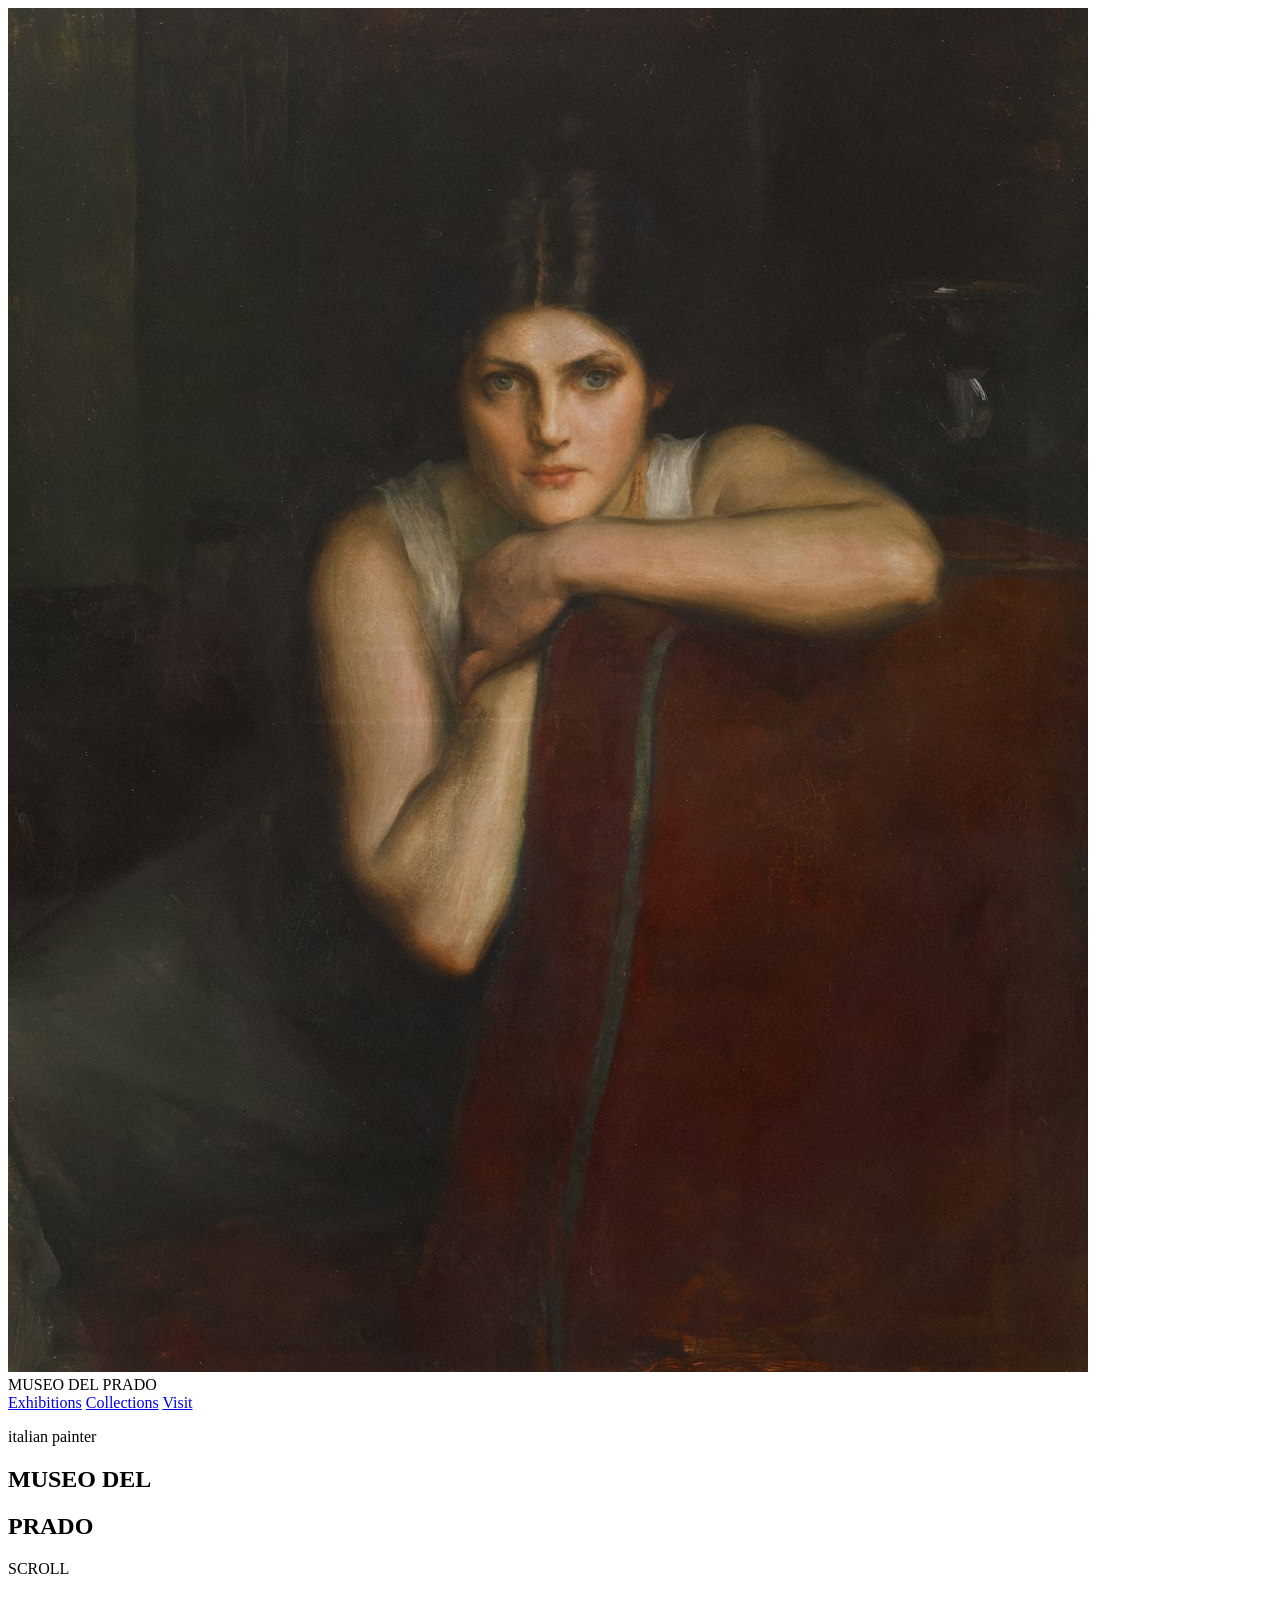
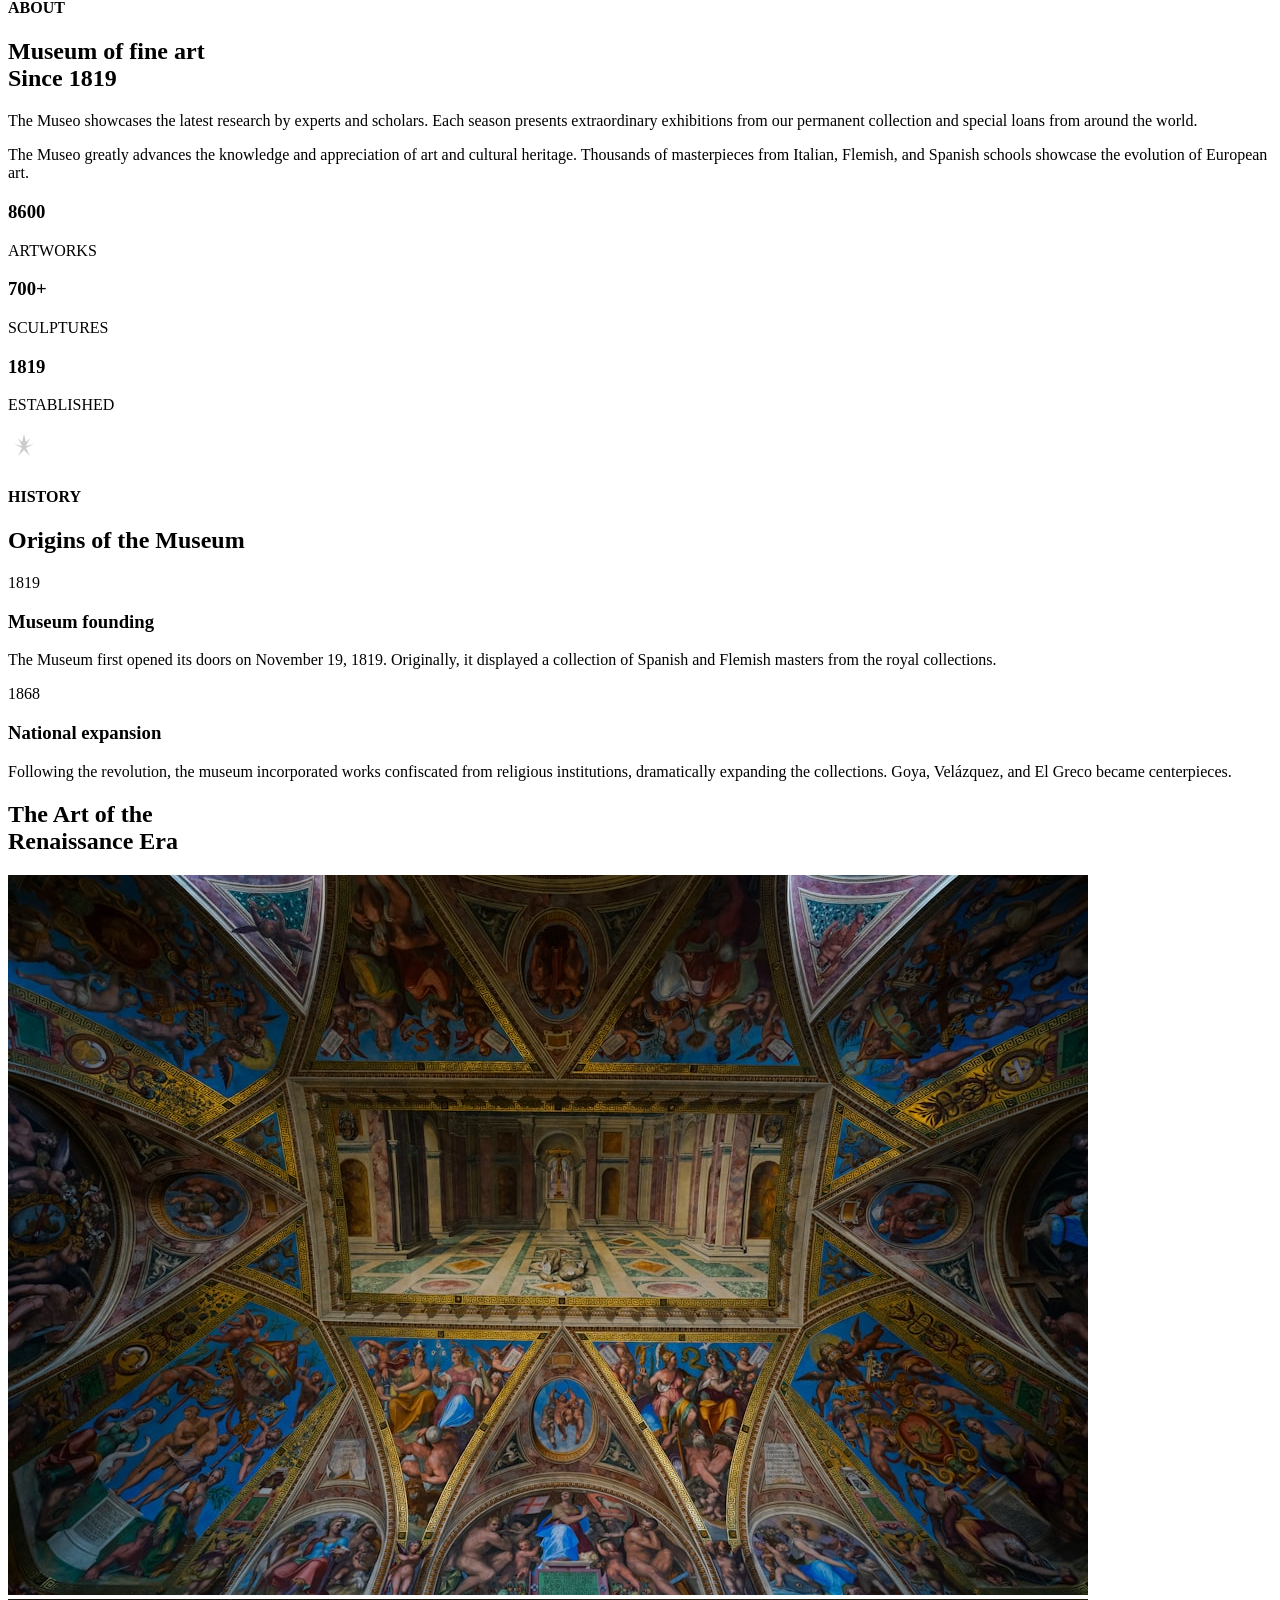
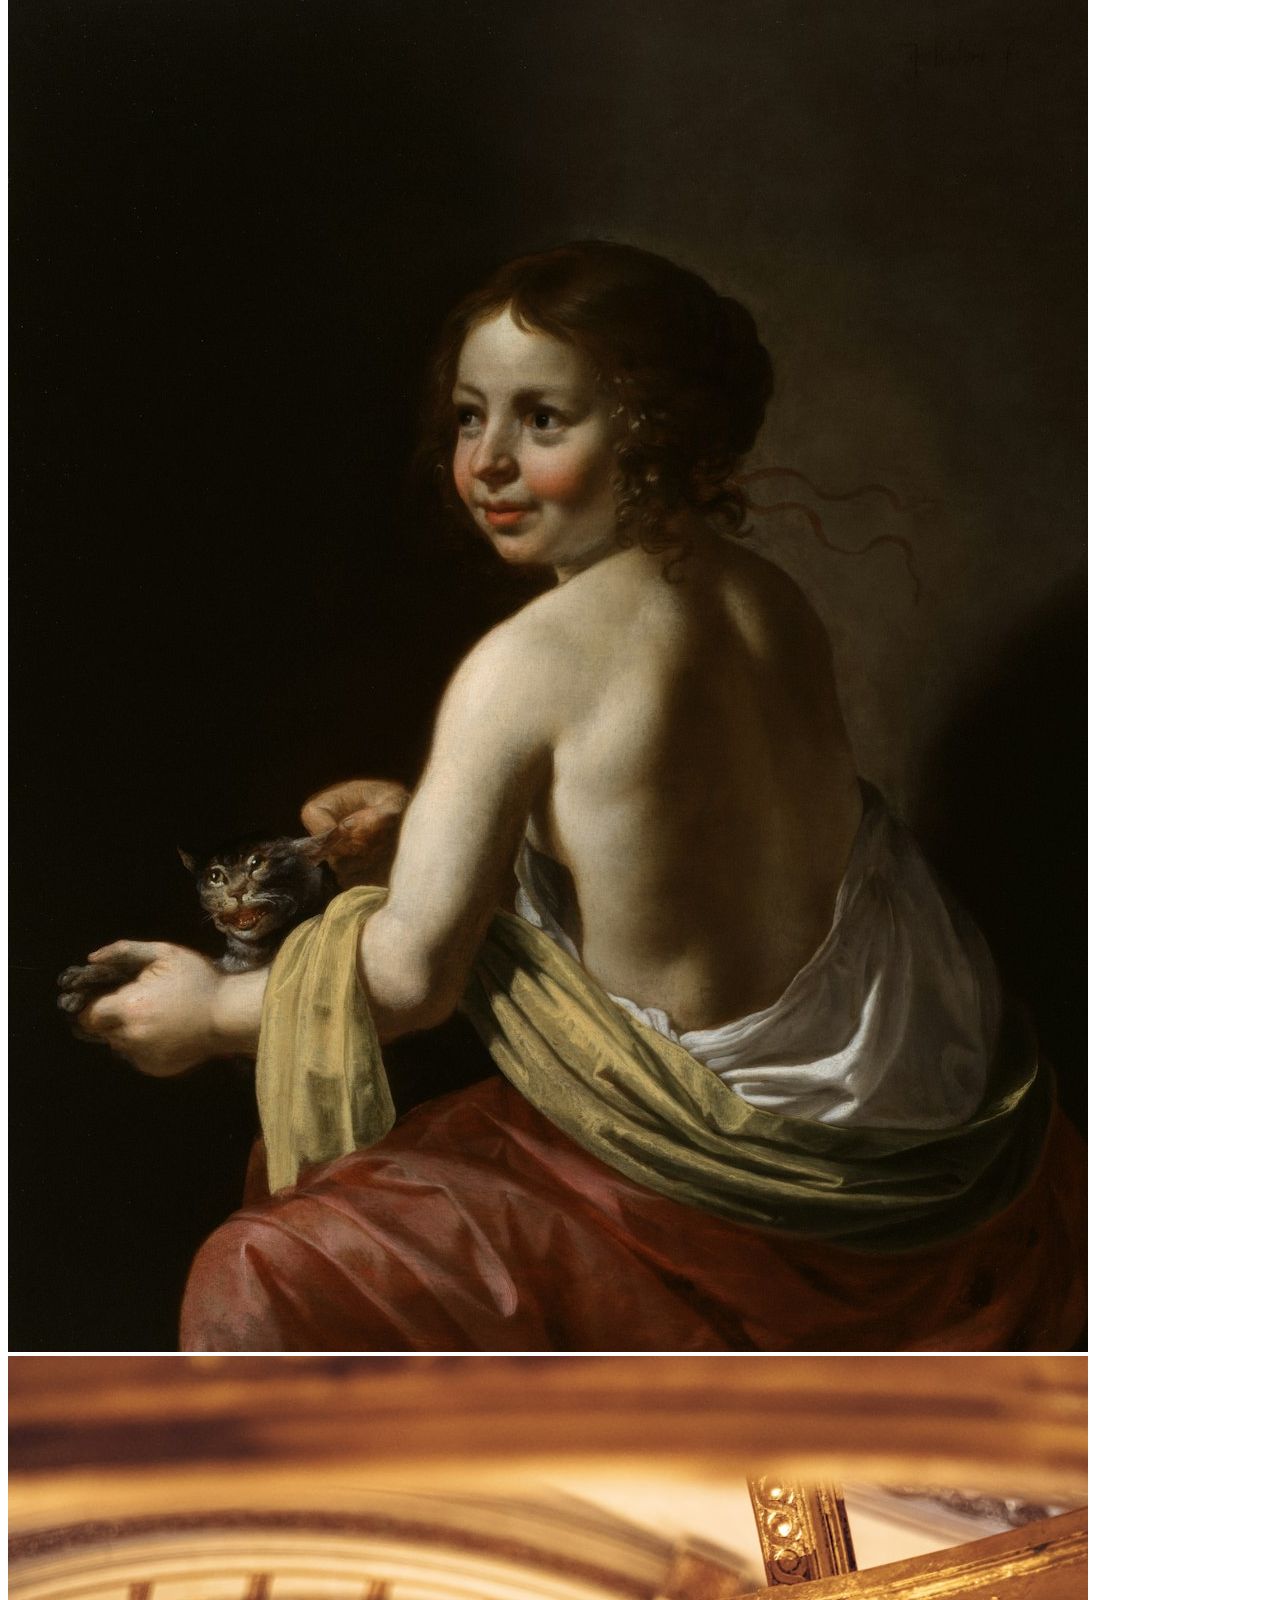
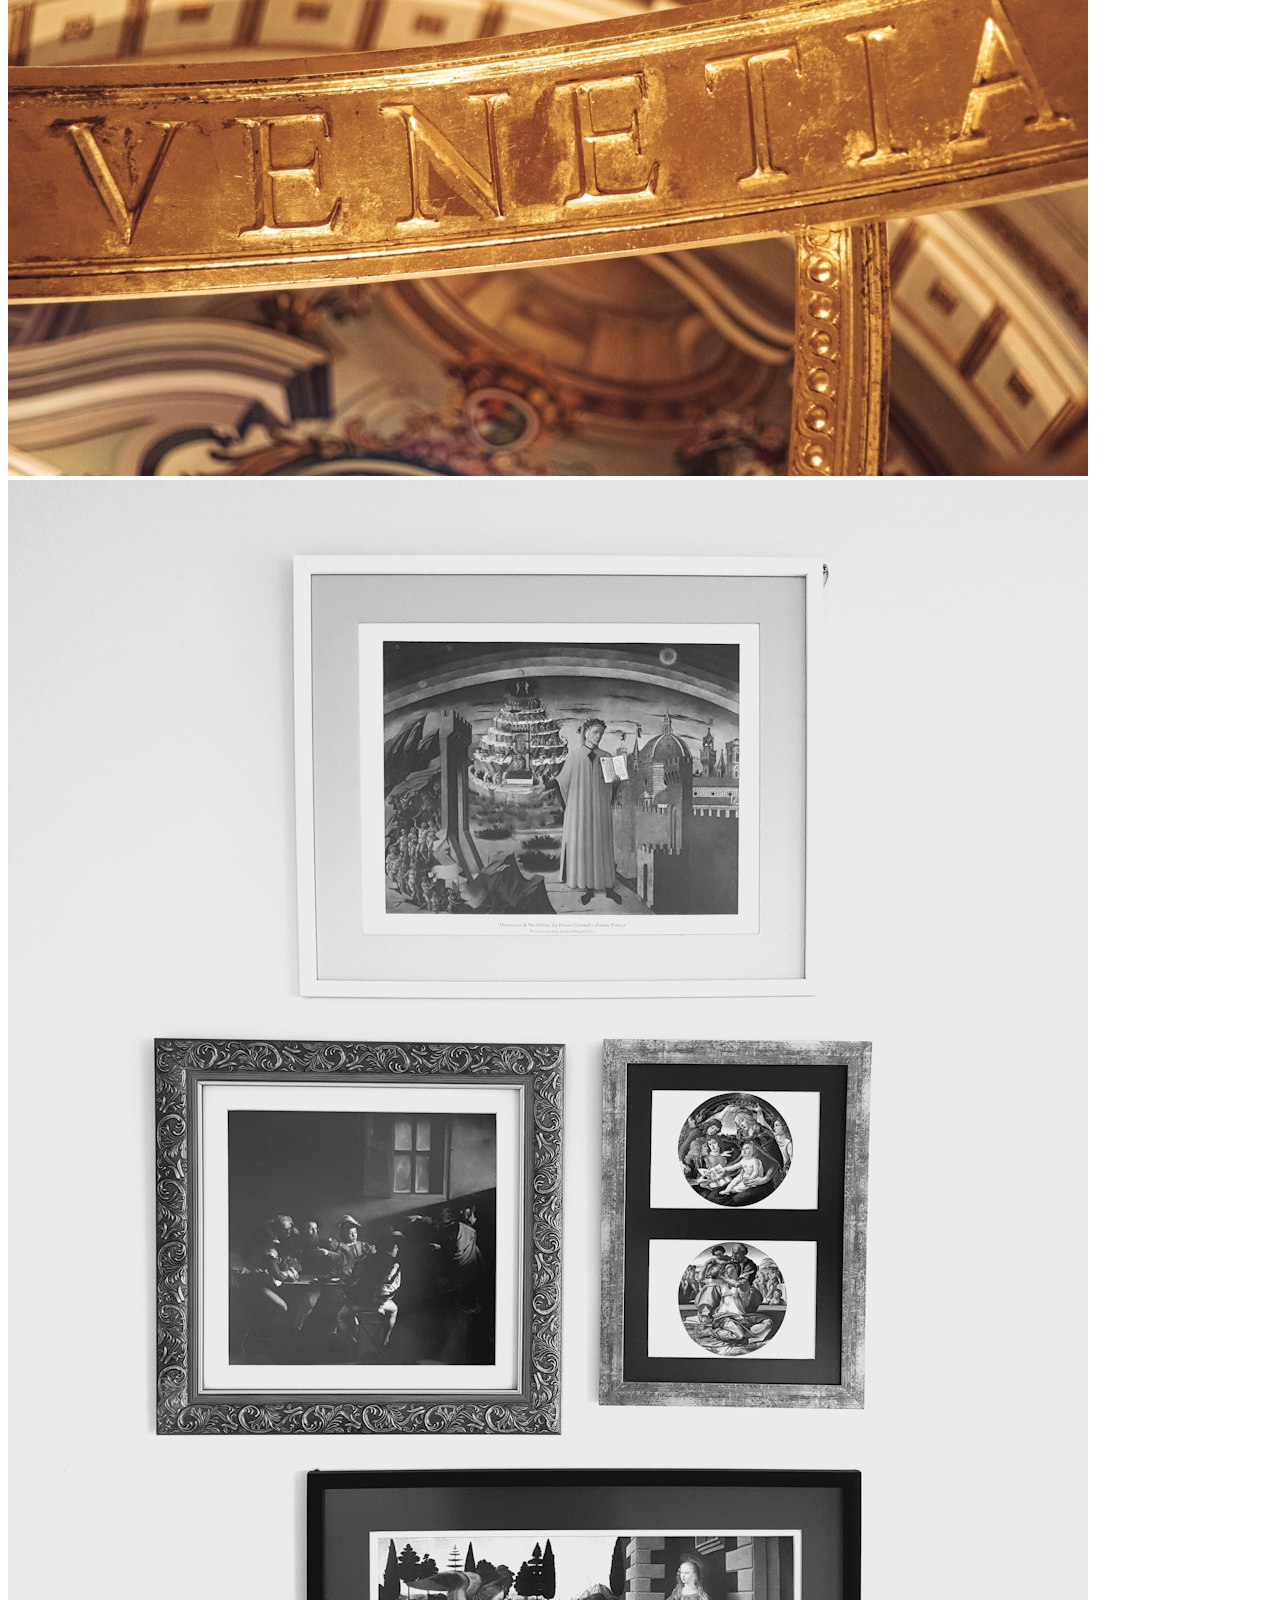
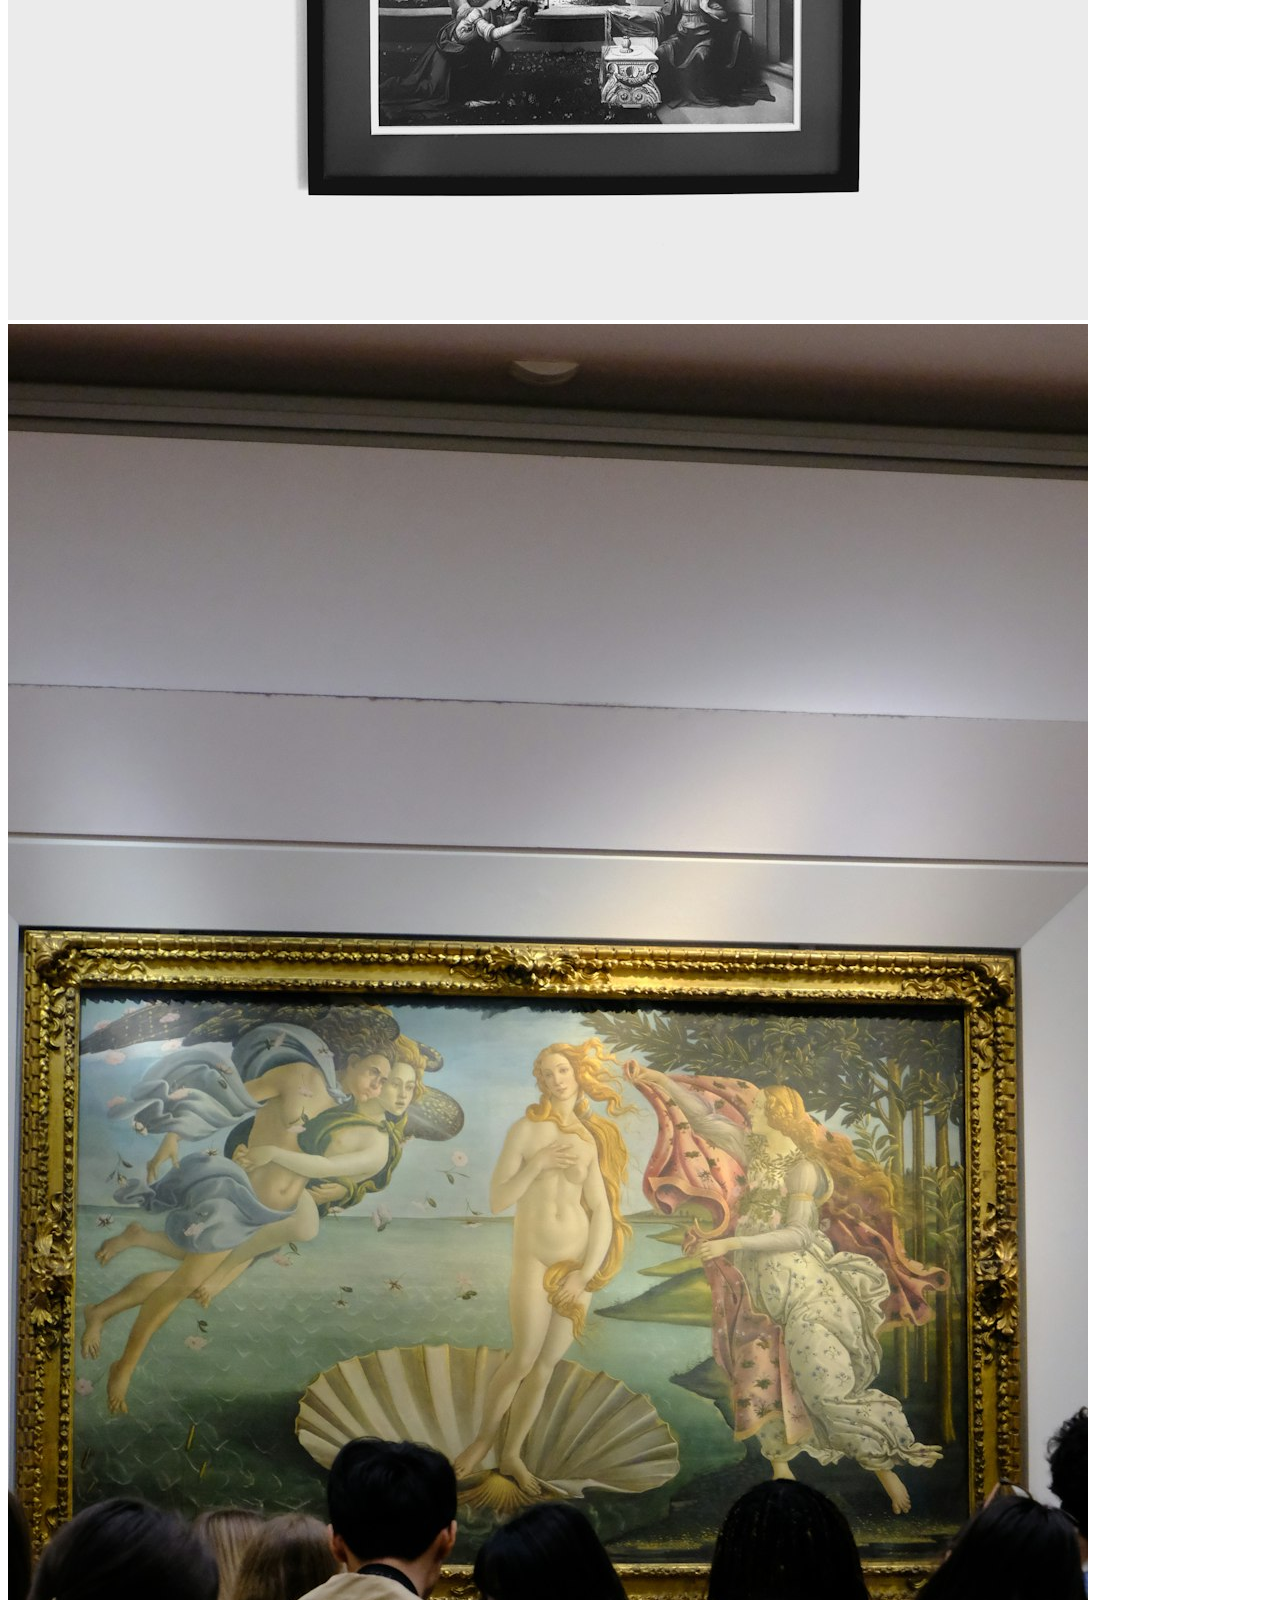
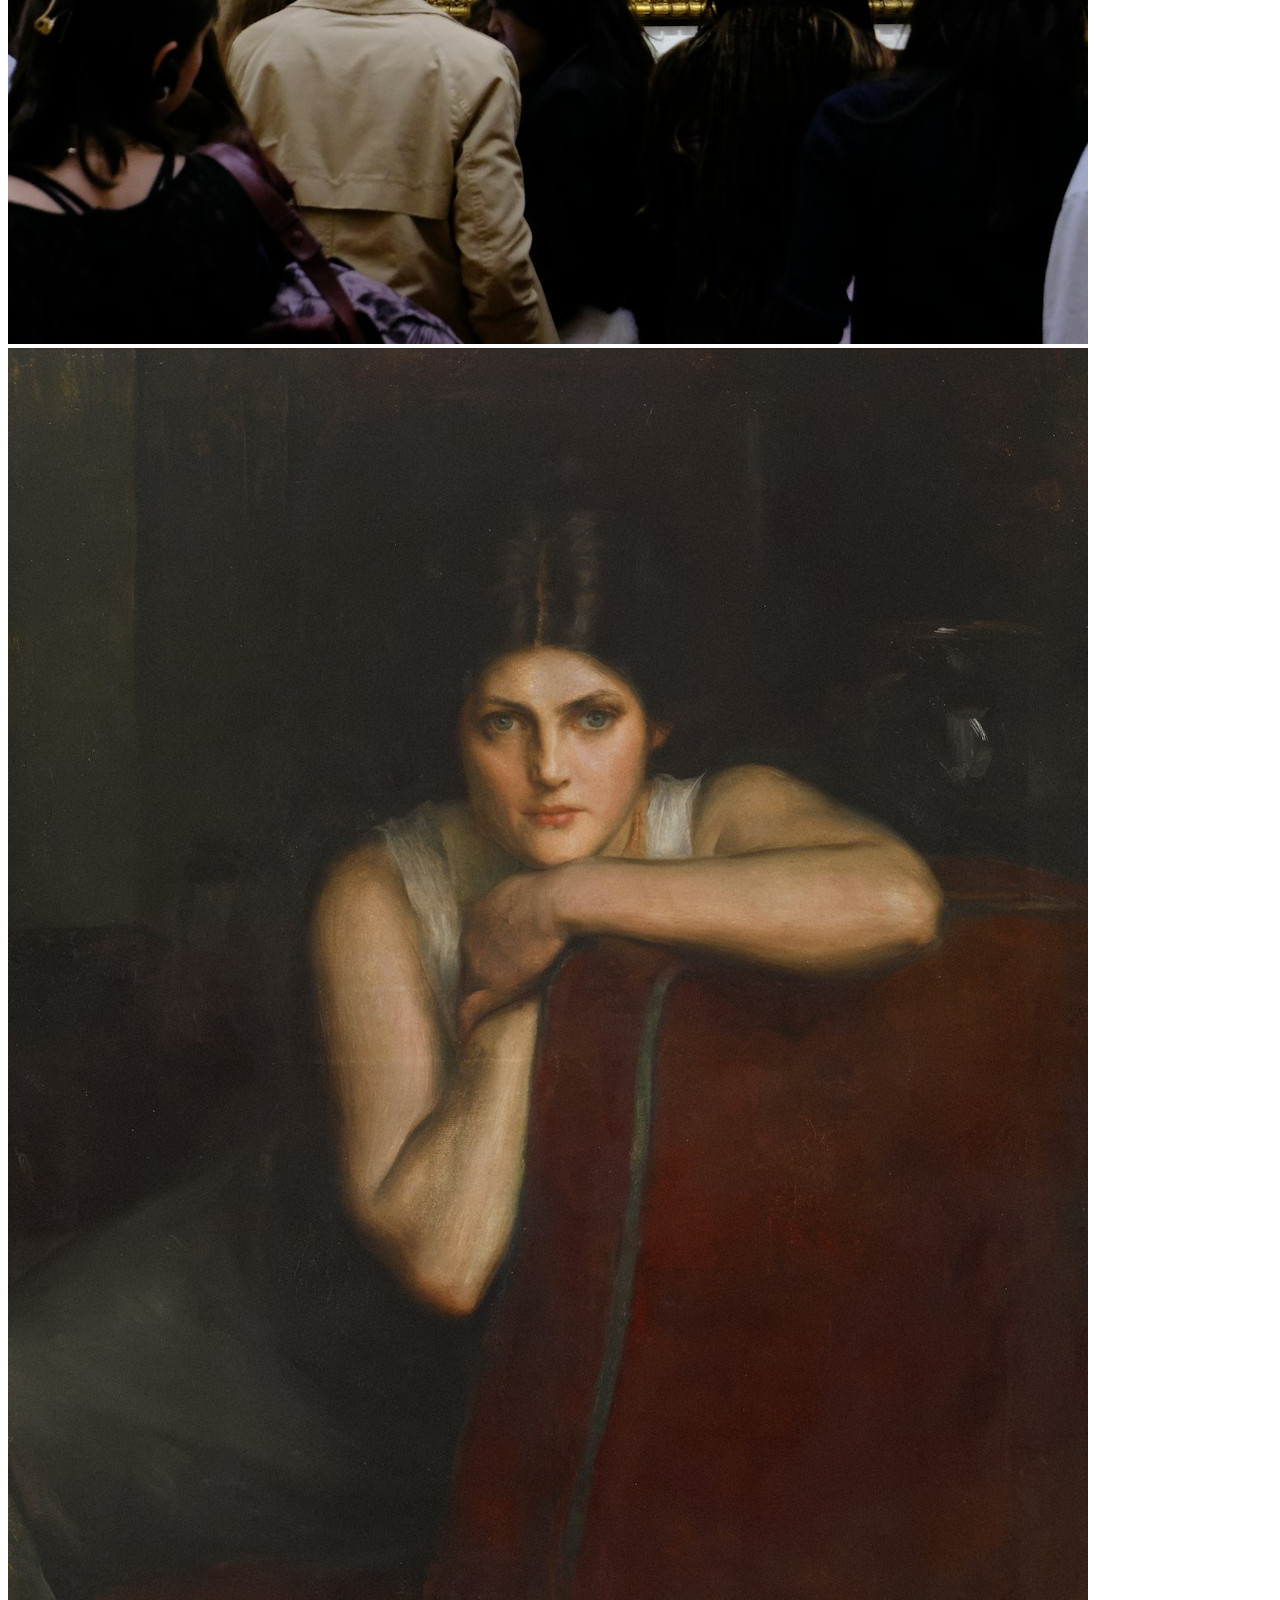
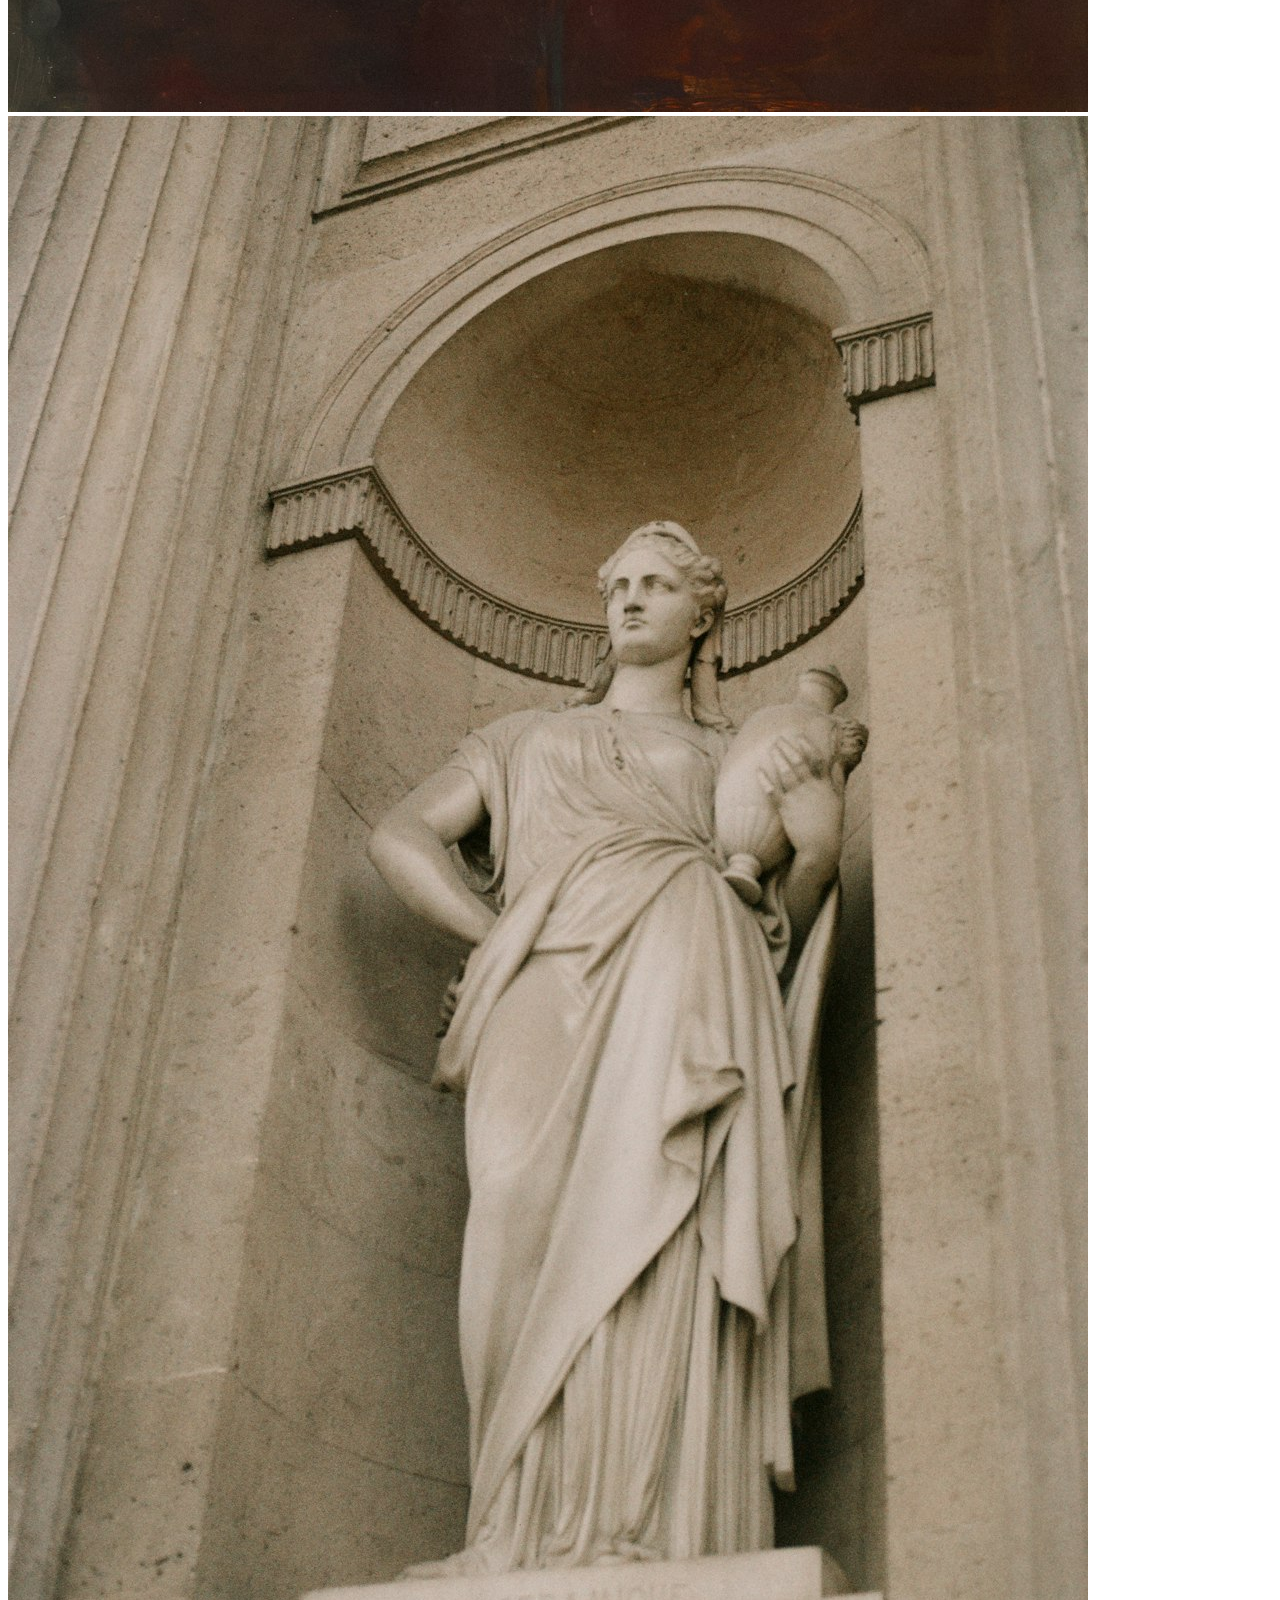
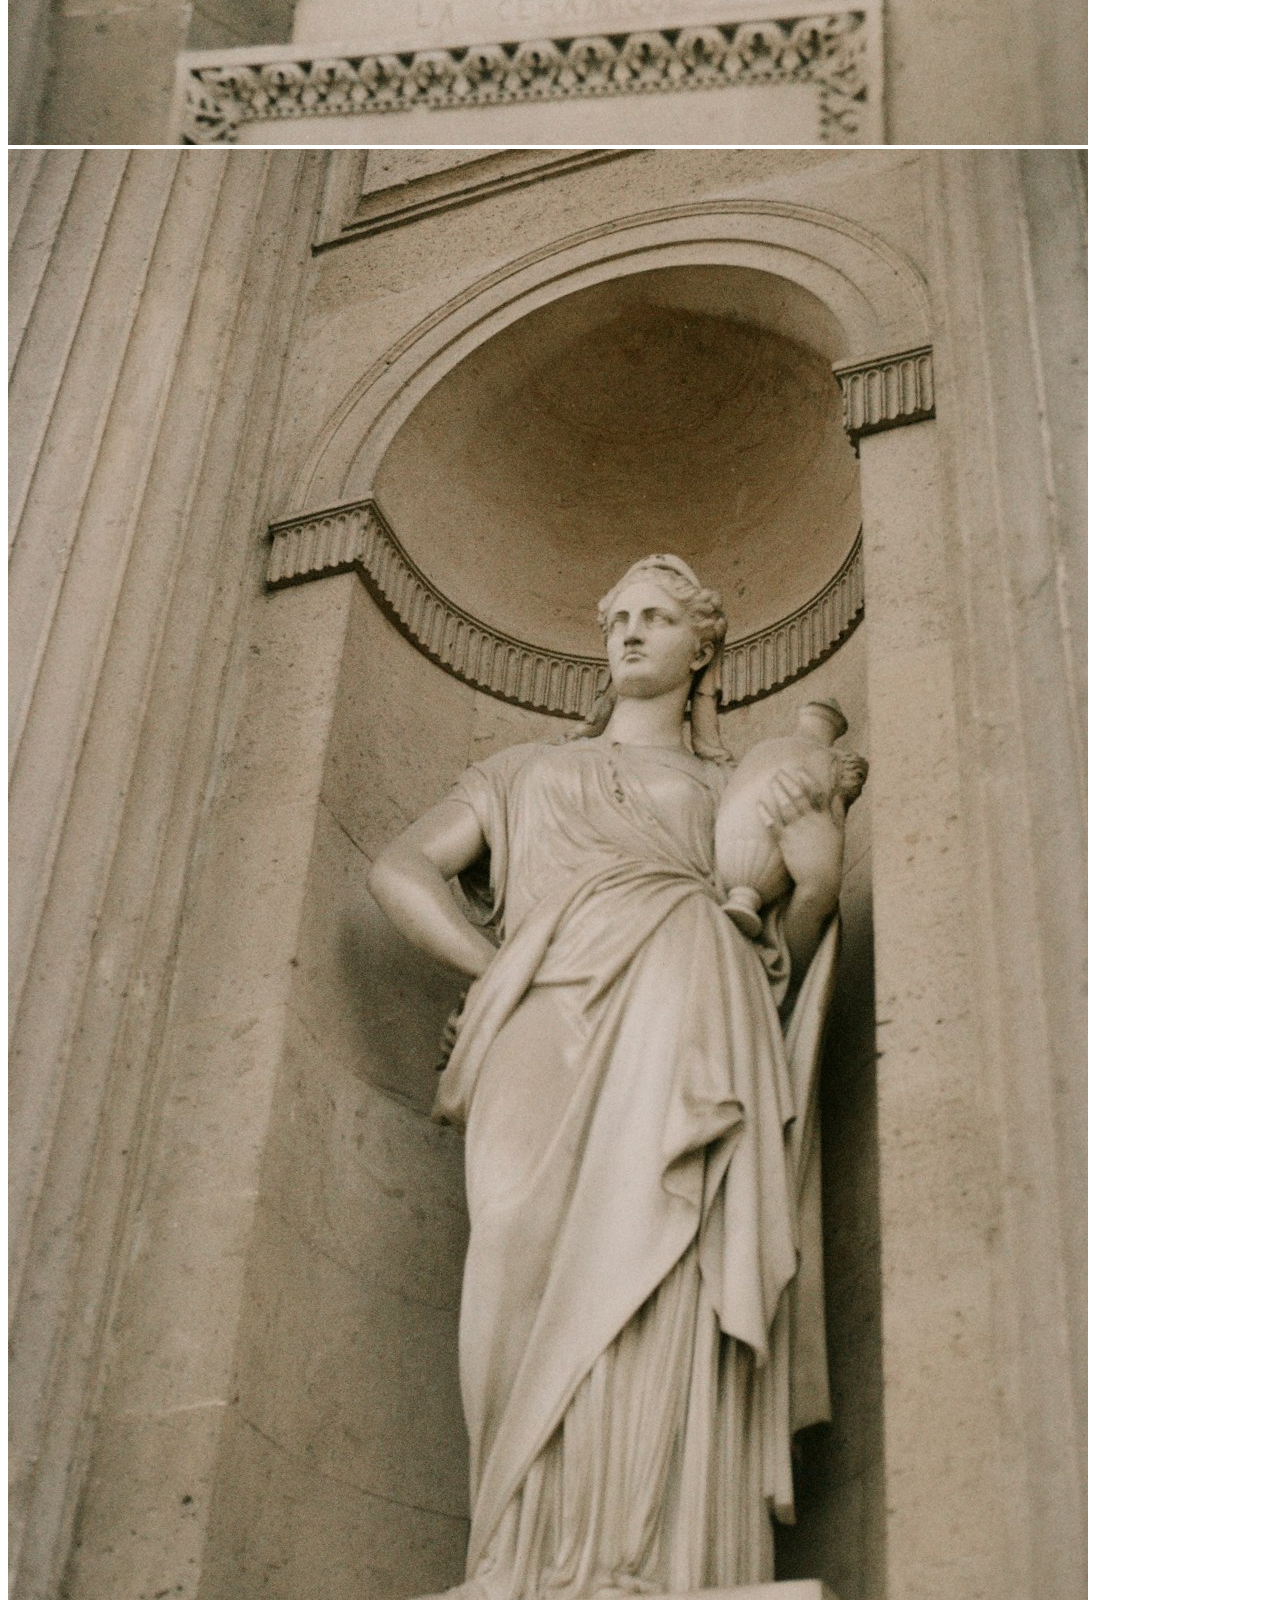
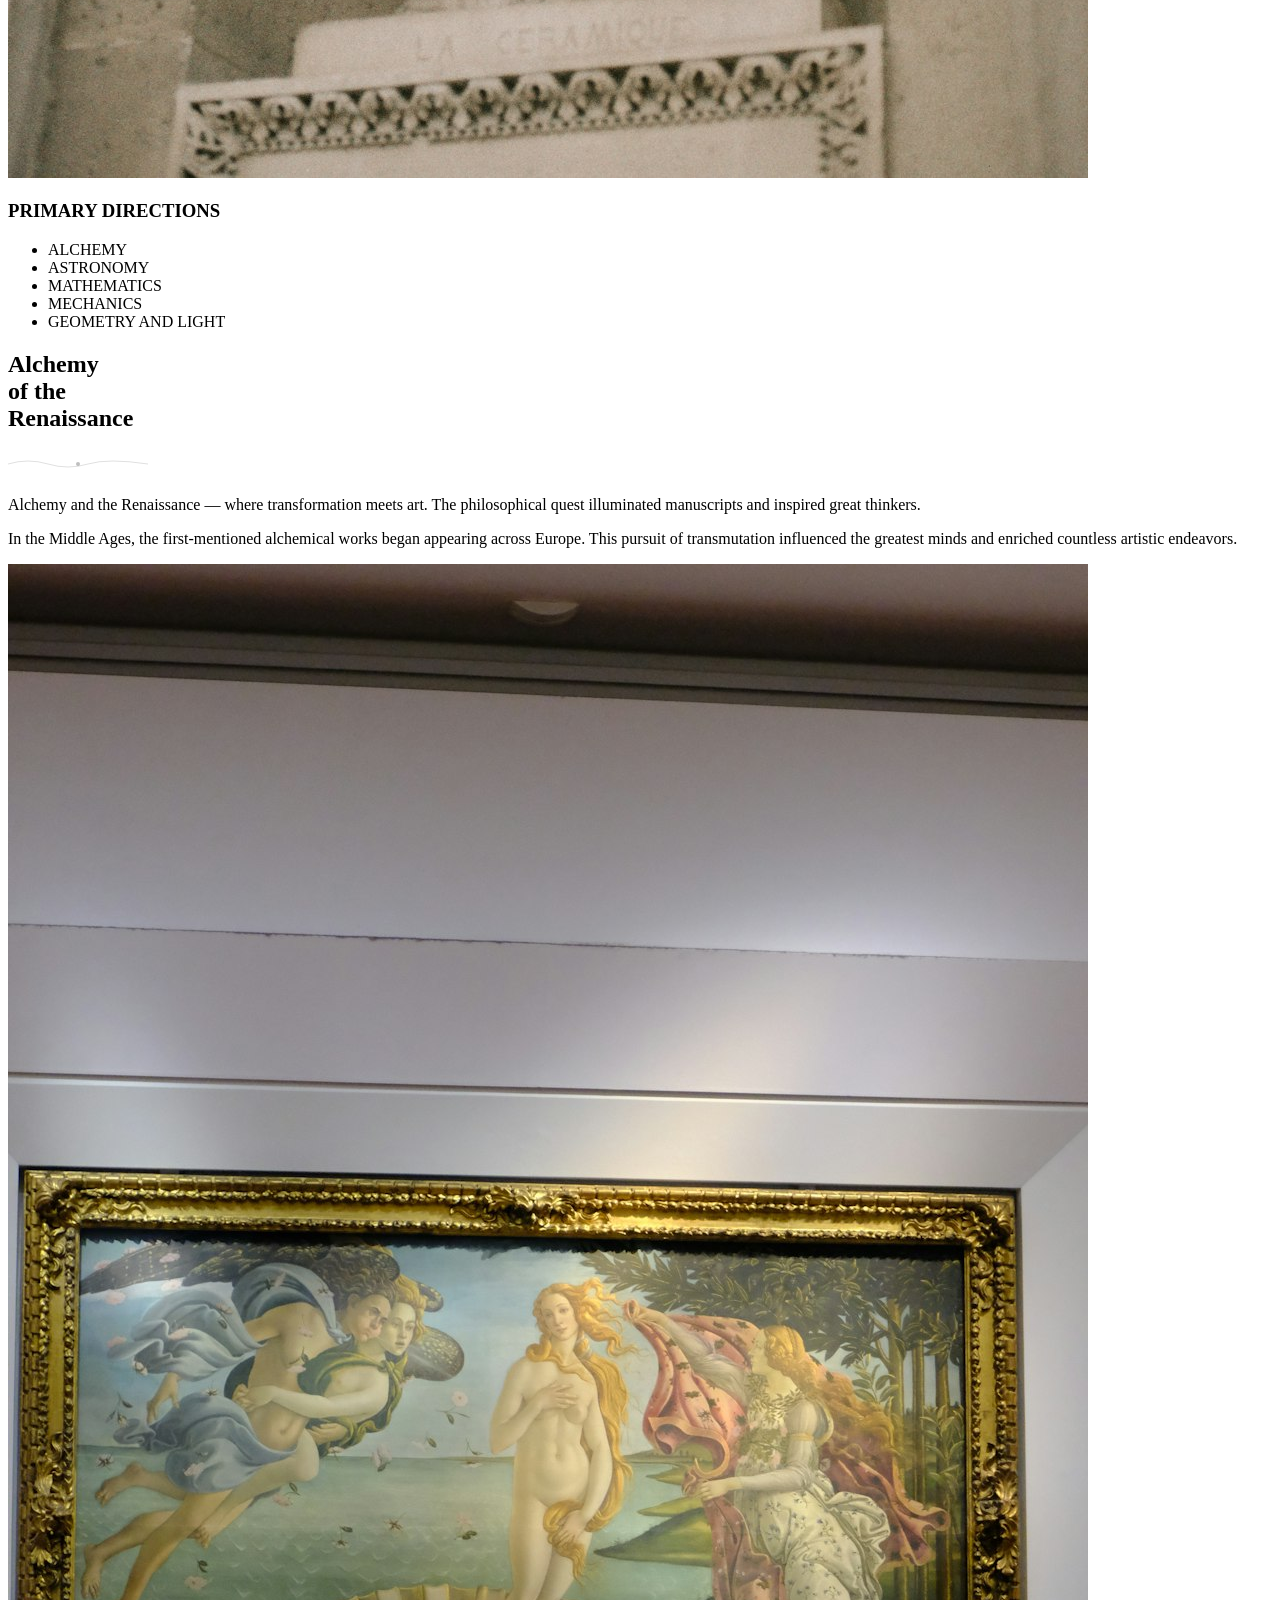
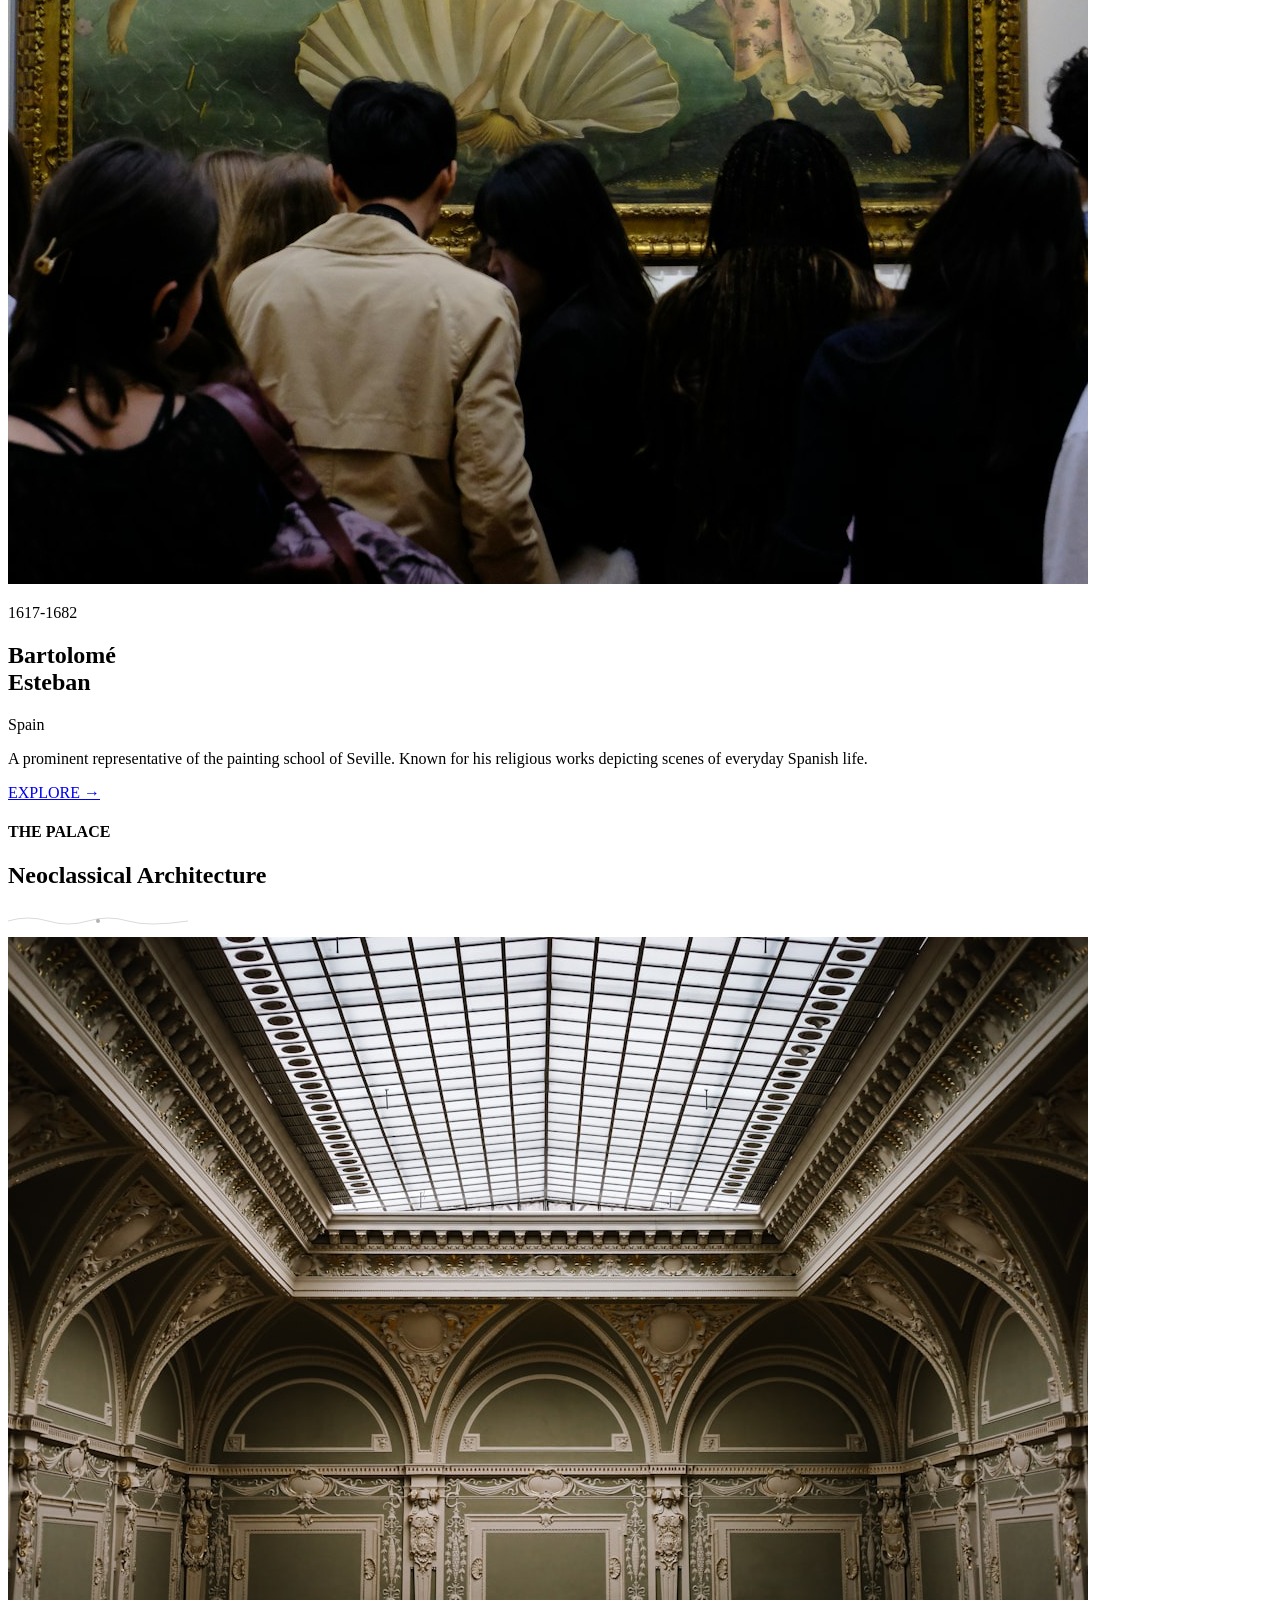
==== index.html @ 079c1bf3 "Add files via upload" ====
<!DOCTYPE html>
<html lang="en">
<head>
    <meta charset="UTF-8">
    <meta name="viewport" content="width=device-width, initial-scale=1.0">
    <title>Museo del Prado - Museum of Fine Art</title>
    <link rel="preconnect" href="https://fonts.googleapis.com">
    <link rel="preconnect" href="https://fonts.gstatic.com" crossorigin>
    <link href="https://fonts.googleapis.com/css2?family=Cinzel:wght@400..900&family=Open+Sans:ital,wght@0,300..800;1,300..800&display=swap" rel="stylesheet">
    <link rel="stylesheet" href="museum-landing.css">
</head>
<body>
    <!-- Full Hero Section -->
    <section class="hero-section">
        <div class="hero-image-container">
            <div class="hero-gradient"></div>
            <img src="./image/photo-1762117499119.jpg" alt="Classical painting" class="hero-image">
        </div>

        <!-- Nav -->
        <nav class="nav-block">
            <div class="nav-logo">MUSEO DEL PRADO</div>
            <div class="nav-links">
                <a href="#exhibitions" class="nav-link">Exhibitions</a>
                <a href="#collections" class="nav-link">Collections</a>
                <a href="#visit" class="nav-link">Visit</a>
            </div>
        </nav>

        <!-- Hero Content -->
        <div class="hero-content">
            <p class="hero-subtitle">italian painter</p>
            <h1 class="hero-title-1">MUSEO DEL</h1>
            <h2 class="hero-title-2">PRADO</h2>
        </div>

        <!-- Scroll  -->
        <div class="scroll-indicator">
            <div class="scroll-line"></div>
            <p class="scroll-text">SCROLL</p>
        </div>
    </section>

    <!-- About  -->
    <section class="about-section">
        <div class="floating-glow"></div>
        <div class="container">
            <div class="about-grid">
                <div class="about-content">
                    <h4 class="section-label">ABOUT</h4>
                    <h2 class="section-title">Museum of fine art<br>Since 1819</h2>
                    <p class="about-text-main">
                        The Museo showcases the latest research by experts and scholars. Each season presents extraordinary exhibitions from our permanent collection and special loans from around the world.
                    </p>

                    <p class="about-text-secondary">
                        The Museo greatly advances the knowledge and appreciation of art and cultural heritage. Thousands of masterpieces from Italian, Flemish, and Spanish schools showcase the evolution of European art.
                    </p>
                </div>

                <!-- Statistics -->
                <div class="statistics">
                    <div class="stat-item">
                        <h3 class="stat-number">8600</h3>
                        <p class="stat-label">ARTWORKS</p>
                    </div>
                    <div class="stat-divider"></div>
                    <div class="stat-item">
                        <h3 class="stat-number">700+</h3>
                        <p class="stat-label">SCULPTURES</p>
                    </div>
                    <div class="stat-divider"></div>
                    <div class="stat-item">
                        <h3 class="stat-number">1819</h3>
                        <p class="stat-label">ESTABLISHED</p>
                    </div>
                </div>
            </div>
        </div>
    </section>

    <!-- History  Section -->
    <section class="timeline-section">
        <div class="container">
            <div class="ornament-line"></div>

            <div class="timeline-header">
                <svg class="fleur-de-lis" width="32" height="32" viewBox="0 0 32 32" fill="currentColor">
                    <path d="M16 4 L18 12 L22 8 L18 16 L26 14 L18 18 L22 26 L16 20 L10 26 L14 18 L6 14 L14 16 L10 8 L14 12 Z" opacity="0.2"/>
                </svg>
                <h4 class="section-label">HISTORY</h4>
                <h2 class="section-title">Origins of the Museum</h2>
            </div>

            <div class="timeline-grid">
                <div class="timeline-item">
                    <div class="timeline-marker"></div>
                    <p class="timeline-year">1819</p>
                    <h3 class="timeline-title">Museum founding</h3>
                    <p class="timeline-description">
                        The Museum first opened its doors on November 19, 1819. Originally, it displayed a collection of Spanish and Flemish masters from the royal collections.
                    </p>
                </div>

                <div class="timeline-item">
                    <div class="timeline-marker"></div>
                    <p class="timeline-year">1868</p>
                    <h3 class="timeline-title">National expansion</h3>
                    <p class="timeline-description">
                        Following the revolution, the museum incorporated works confiscated from religious institutions, dramatically expanding the collections. Goya, Velázquez, and El Greco became centerpieces.
                    </p>
                </div>
            </div>
        </div>
    </section>

    <!--  Grid Section -->
    <section class="art-grid-section">
        <div class="art-grid-container">
            <div class="art-grid-header">
                <h2 class="section-title">The Art of the<br>Renaissance Era</h2>
            </div>

            <div class="art-row-3">
                <div class="art-item">
                    <img src="./image/photo-1773304292107.jpg" alt="Renaissance artwork">
                    <div class="art-overlay"></div>
                </div>
                <div class="art-item">
                    <img src="./image/photo-1762117499040.jpg" alt="Baroque masterpiece">
                    <div class="art-overlay"></div>
                </div>
                <div class="art-item">
                    <img src="./image/photo-1653610738904.jpg" alt="Venetian painting">
                    <div class="art-overlay"></div>
                </div>
            </div>

            <div class="art-row-4">
                <div class="art-item">
                    <img src="./image/photo-1574514120529.jpg" alt="Caravaggio">
                    <div class="art-overlay"></div>
                </div>
                <div class="art-item">
                    <img src="./image/photo-1764214918507.jpg" alt="Botticelli">
                    <div class="art-overlay"></div>
                </div>
                <div class="art-item">
                    <img src="./image/photo-1762117499119.jpg" alt="Classical painting">
                    <div class="art-overlay"></div>
                </div>
                <div class="art-item">
                    <img src="./image/photo-1774176105904.jpg" alt="Classical sculpture">
                    <div class="art-overlay"></div>
                </div>
            </div>
        </div>
    </section>

    <!-- Balck and White -->
    <section class="split-section">

        <div class="split-dark">
            <div class="split-content">
                <img src="./image/photo-1774176105904.jpg" alt="Classical sculpture" class="split-image">
                <h3 class="split-label">PRIMARY DIRECTIONS</h3>
                <ul class="split-list">
                    <li>ALCHEMY</li>
                    <li>ASTRONOMY</li>
                    <li>MATHEMATICS</li>
                    <li>MECHANICS</li>
                    <li>GEOMETRY AND LIGHT</li>
                </ul>
            </div>
        </div>
        <div class="split-light">
            <div class="split-content">
                <h2 class="split-title">Alchemy<br>of the<br>Renaissance</h2>

                <svg class="baroque-divider" width="140" height="24" viewBox="0 0 140 24" fill="none">
                    <path d="M0 12 Q 20 6, 40 12 T 80 12 T 140 12" stroke="currentColor" stroke-width="0.5" fill="none" opacity="0.25"/>
                    <circle cx="70" cy="12" r="2" fill="currentColor" opacity="0.25"/>
                </svg>

                <p class="split-text-main">
                    Alchemy and the Renaissance — where transformation meets art. The philosophical quest illuminated manuscripts and inspired great thinkers.
                </p>

                <p class="split-text-secondary">
                    In the Middle Ages, the first-mentioned alchemical works began appearing across Europe. This pursuit of transmutation influenced the greatest minds and enriched countless artistic endeavors.
                </p>
            </div>
        </div>
    </section>

    <!-- Artist Section -->
    <section class="artist-section">
        <div class="artist-bg">
            <div class="artist-gradient"></div>
            <img src="./image/photo-1764214918507.jpg" alt="Artist painting">
        </div>

        <div class="artist-content">
            <p class="artist-dates">1617-1682</p>
            <h2 class="artist-name">Bartolomé<br>Esteban</h2>
            <p class="artist-location">Spain</p>
            <div class="artist-line"></div>
            <p class="artist-description">
                A prominent representative of the painting school of Seville. Known for his religious works depicting scenes of everyday Spanish life.
            </p>
            <a href="#collections" class="artist-button">
                <span>EXPLORE</span>
                <span class="button-circle">→</span>
            </a>
        </div>
    </section>

    <!-- Museum -->
    <section class="building-section">
        <div class="container">
            <div class="building-header">
                <h4 class="section-label">THE PALACE</h4>
                <h2 class="section-title">Neoclassical Architecture</h2>
                <svg class="baroque-divider" width="180" height="24" viewBox="0 0 180 24" fill="none">
                    <path d="M0 12 Q 20 6, 40 12 T 80 12 T 120 12 T 180 12" stroke="currentColor" stroke-width="0.5" fill="none" opacity="0.3"/>
                    <circle cx="90" cy="12" r="2" fill="currentColor" opacity="0.3"/>
                </svg>
            </div>

            <div class="building-image-container">
                <img src="./image/photo-1673010523525.jpg" alt="Museum architecture" class="building-image">
                <div class="building-gradient"></div>
            </div>

            <div class="building-info">
                <div class="building-description">
                    <p>
                        Explore the former palace of the Kings of France — now the largest museum in the world covering almost 45,000 years of history. The palace is divided into three wings: Richelieu, Sully, and Denon.
                    </p>
                </div>
                <div class="building-details">
                    <div class="detail-row">
                        <span class="detail-label">EVERY DAY</span>
                        <div class="detail-line"></div>
                        <span class="detail-value">€12</span>
                    </div>
                    <div class="detail-row">
                        <span class="detail-label">EVENING</span>
                        <div class="detail-line"></div>
                        <span class="detail-value">€9</span>
                    </div>
                    <div class="detail-row">
                        <span class="detail-label">HOURS</span>
                        <div class="detail-line"></div>
                        <span class="detail-value">1H 30M</span>
                    </div>
                </div>
            </div>
        </div>
    </section>

    <!--  CTA -->
    <section class="cta-section">
        <div class="container">
            <h2 class="cta-title">Experience the<br>mastery of centuries</h2>
            <a href="#tickets" class="cta-button">
                <span>BUY TICKETS</span>
                <span>→</span>
            </a>
        </div>
    </section>
</body>
</html>
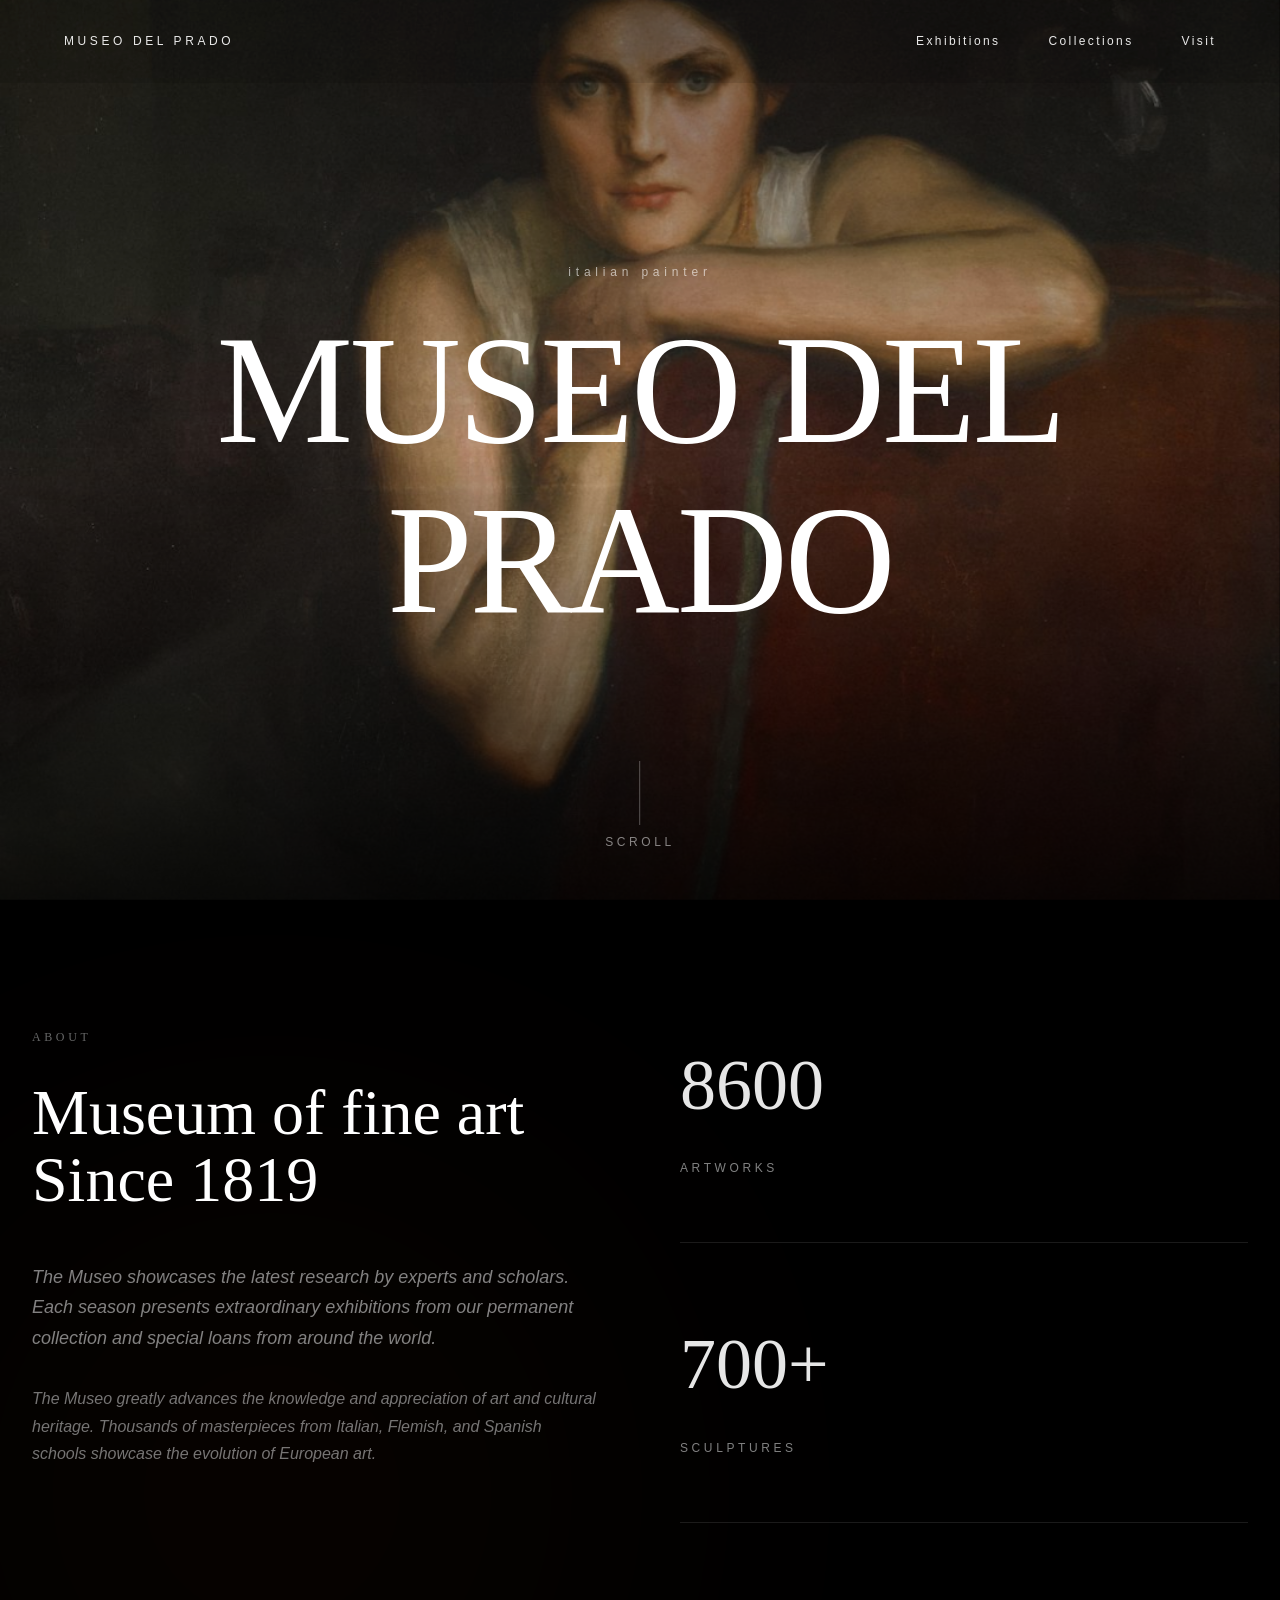
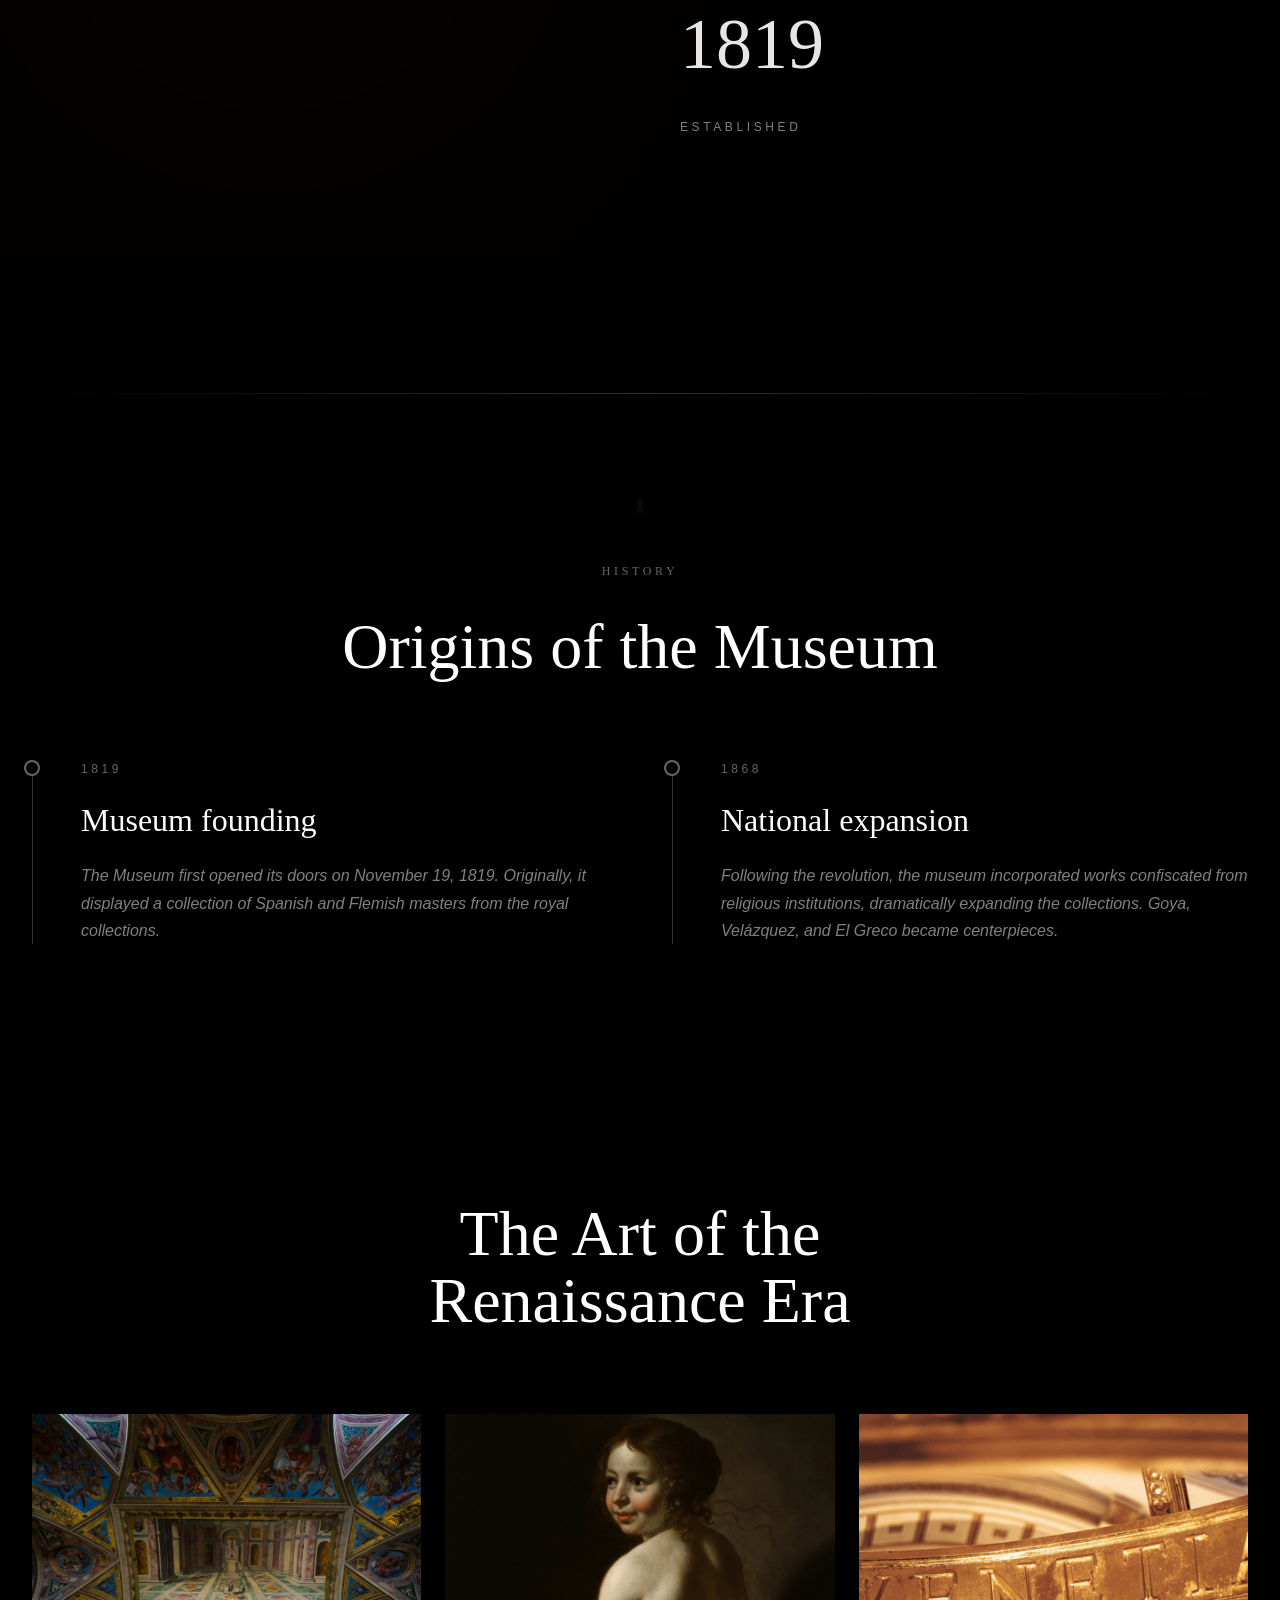
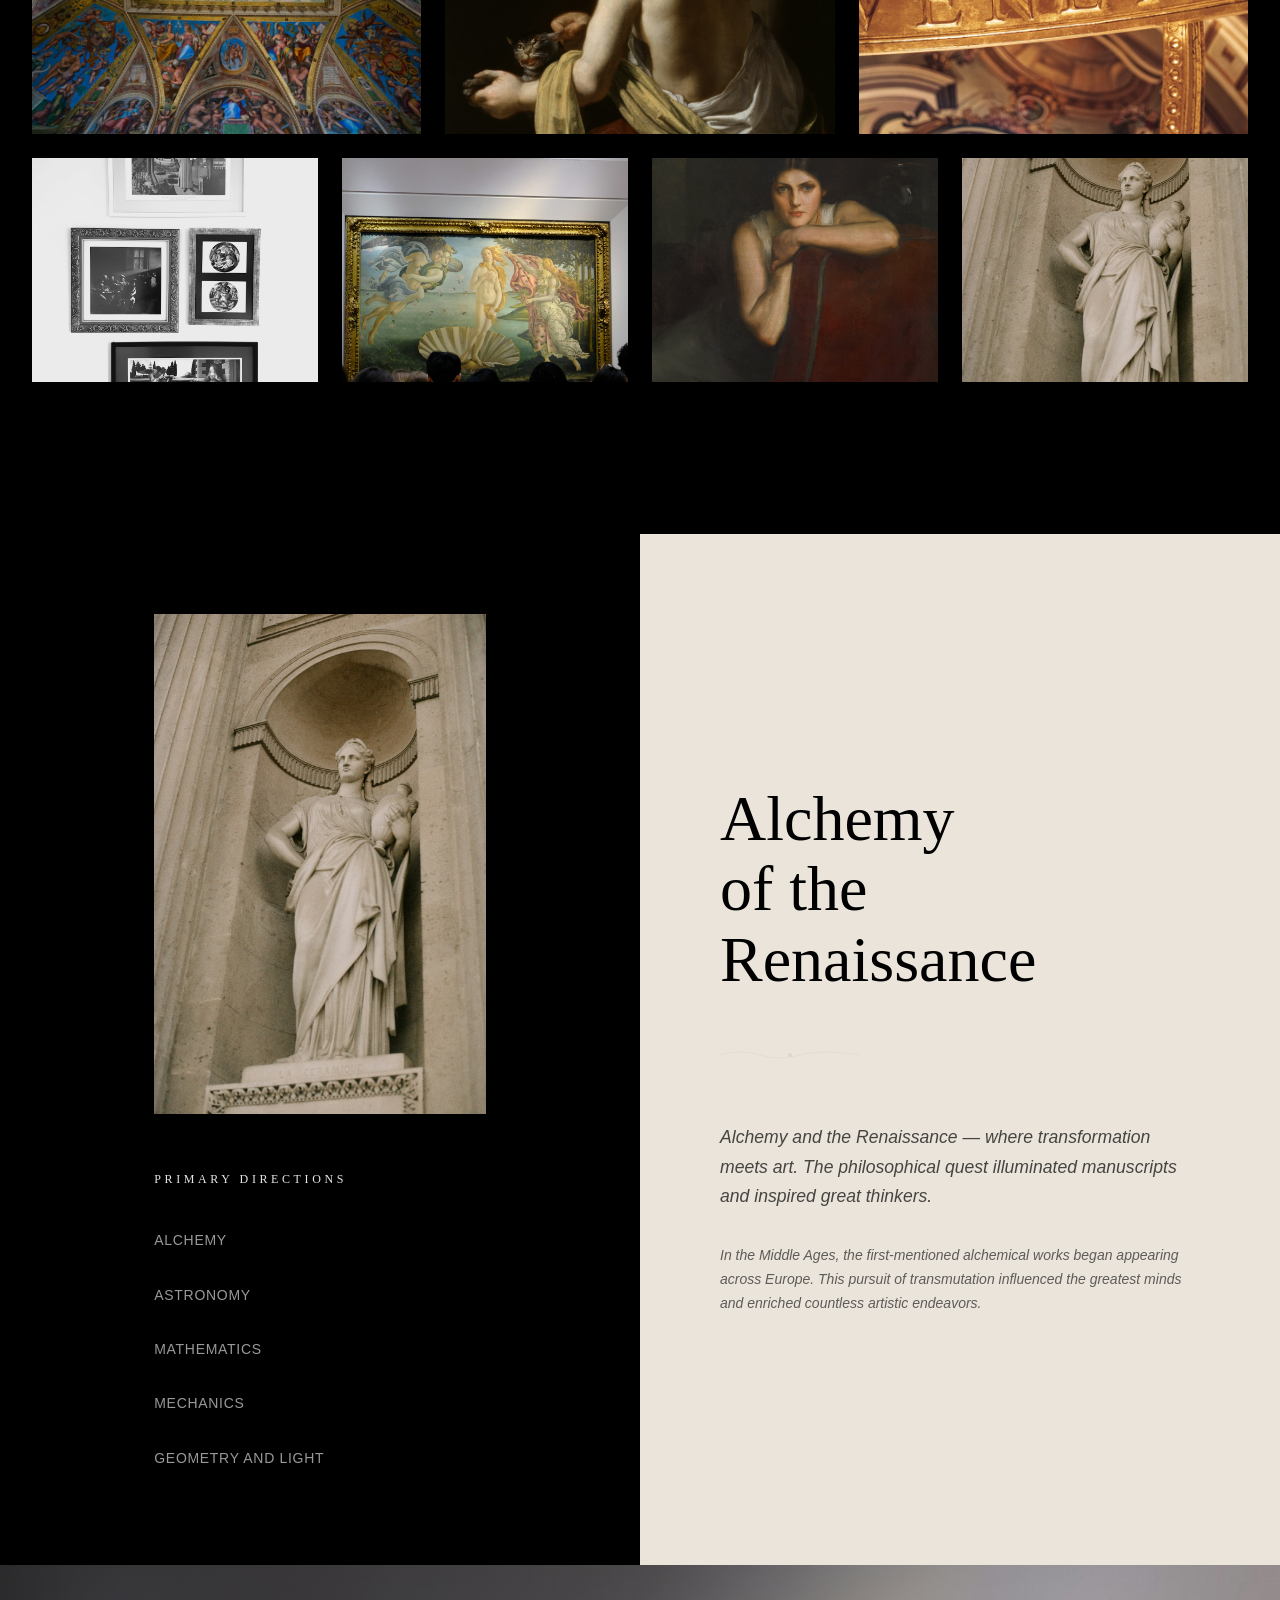
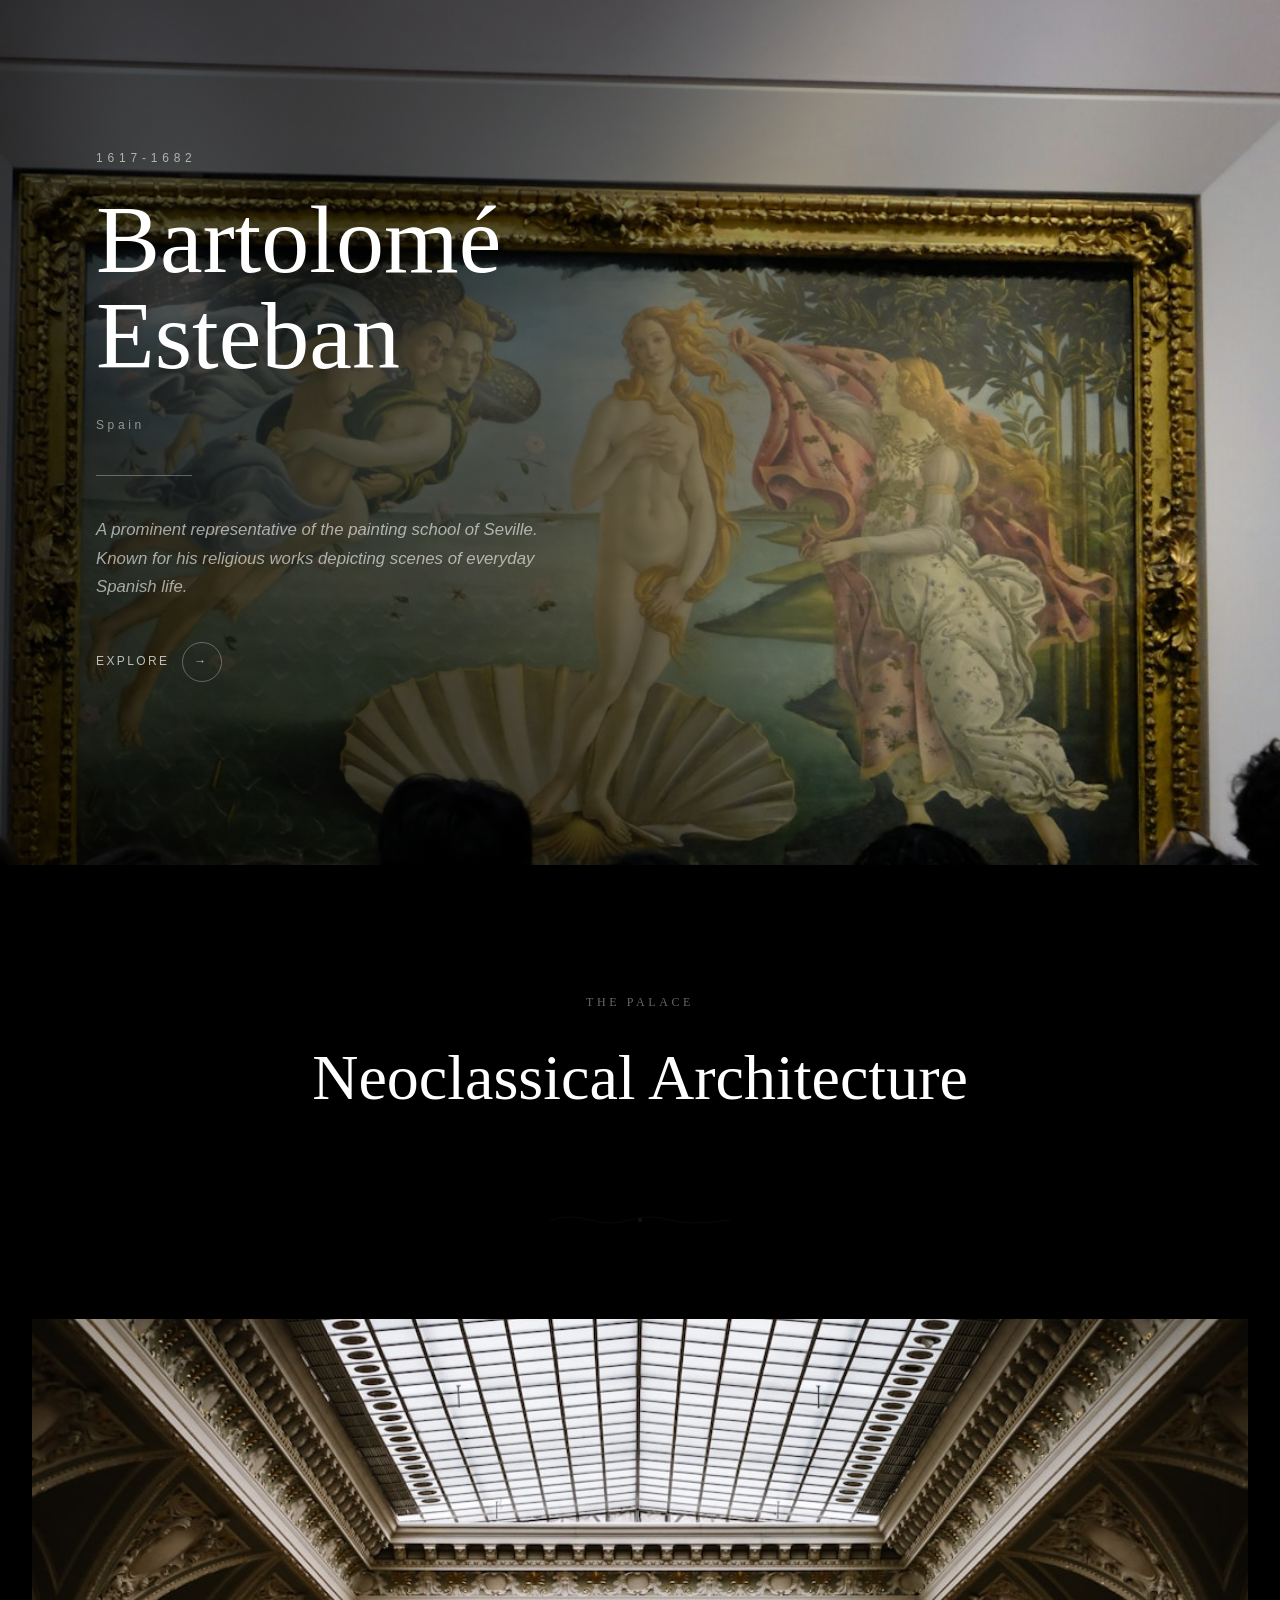
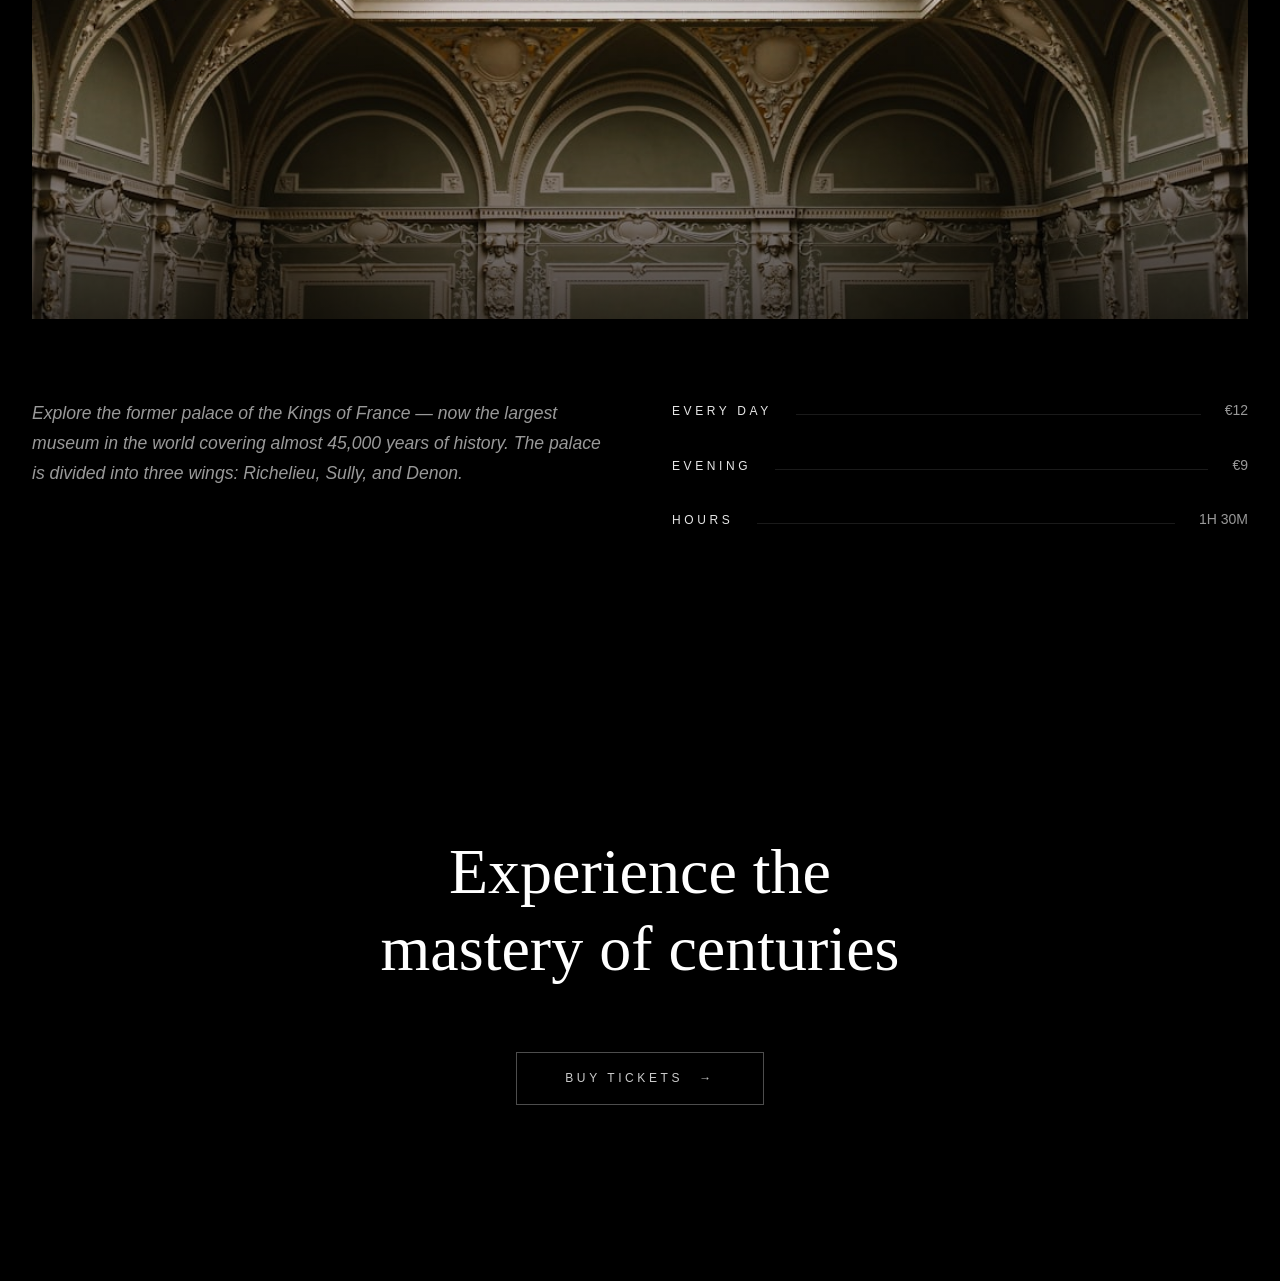
==== commit f8b5ab45: "index.html" ====
--- a/index.html
+++ b/index.html
@@ -7,7 +7,7 @@
     <link rel="preconnect" href="https://fonts.googleapis.com">
     <link rel="preconnect" href="https://fonts.gstatic.com" crossorigin>
     <link href="https://fonts.googleapis.com/css2?family=Cinzel:wght@400..900&family=Open+Sans:ital,wght@0,300..800;1,300..800&display=swap" rel="stylesheet">
-    <link rel="stylesheet" href="museum-landing.css">
+    <link rel="stylesheet" href="style.css">
 </head>
 <body>
     <!-- Full Hero Section -->
--- a/style.css
+++ b/style.css
@@ -0,0 +1,839 @@
+* {
+    margin: 0;
+    padding: 0;
+    box-sizing: border-box;
+}
+
+body {
+    background-color: #000;
+    color: #fff;
+     font-family: "Open Sans", sans-serif;
+    line-height: 1.6;
+    overflow-x: hidden;
+}
+
+.container {
+    max-width: 1400px;
+    margin: 0 auto;
+    padding: 0 2rem;
+}
+
+/* Typo  */
+h1,
+h2,
+h3,
+h4 {
+    font-family: 'Cormorant Garamond', serif;
+    font-weight: 300;
+}
+
+/*  Hero  */
+.hero-section {
+    position: relative;
+    height: 100vh;
+    overflow: hidden;
+}
+
+.hero-image-container {
+    position: absolute;
+    inset: 0;
+}
+
+.hero-gradient {
+    position: absolute;
+    top: 0; 
+    right: 0; 
+    bottom: 0;
+    left: 0;
+    background: linear-gradient(
+        to bottom,
+        rgba(0, 0, 0, 0.4) 0%,
+        transparent 50%,
+        rgba(0, 0, 0, 0.8) 100%
+    );
+    z-index: 10;
+}
+
+.hero-image {
+    width: 100%;
+    height: 100%;
+    object-fit: cover;
+    animation: heroZoom 1.5s ease-out forwards;
+}
+
+@keyframes heroZoom {
+    from {
+        transform: scale(1.1);
+     }
+    to {
+        transform: scale(1);
+      }
+}
+
+/* Nav */
+.nav-block {
+    position: fixed;
+    top: 0;
+    left: 0;
+    right: 0;
+    z-index: 30;
+    display: flex;
+    align-items: center;
+    justify-content: space-between;
+    padding: 2rem 4rem;
+    animation: fadeInDown  0.8s ease-out  0.3s backwards;
+    background-color: #0303031a;
+}
+
+.nav-logo {
+    font-size: 0.75rem;
+    letter-spacing: 0.3em;
+    opacity: 0.9;
+    transition: opacity 0.3s;
+}
+
+.nav-logo:hover {
+    opacity: 0.7;
+ }
+
+.nav-links {
+    display: flex;
+    gap: 3rem;
+}
+
+.nav-link {
+    color: #fff;
+    text-decoration: none;
+    font-size: 0.75rem;
+    letter-spacing: 0.2em;
+    opacity: 0.9;
+    transition: opacity 0.3s;
+ }
+
+.nav-link:hover {
+    opacity: 0.7;
+}
+
+/* Hero Content */
+
+.hero-content {
+    position: relative;
+    z-index: 20;
+    height: 100%;
+    display: flex;
+    flex-direction: column;
+    align-items: center;
+    justify-content: center;
+    text-align: center;
+ }
+
+.hero-subtitle {
+    color: rgba(255, 255, 255, 0.6);
+    font-size: 0.75rem;
+    letter-spacing: 0.4em;
+    margin-bottom: 2rem;
+    animation: fadeIn 0.8s ease-out 0.8s backwards;
+}
+
+.hero-title-1,
+.hero-title-2 {
+    font-size: clamp(4rem, 12vw, 11.25rem);
+    line-height: 1;
+    letter-spacing: -0.02em;
+    font-weight: 300;
+}
+
+.hero-title-1 {
+    margin-bottom: 1rem;
+    animation: fadeInUp 1s ease-out 1s backwards;
+}
+
+.hero-title-2 {
+    animation: fadeInUp 1s ease-out 1.2s backwards;
+}
+
+/* Scroll  */
+.scroll-indicator {
+    position: absolute;
+    bottom: 3rem;
+    left: 50%;
+    transform: translateX(-50%);
+    z-index: 30;
+    display: flex;
+    flex-direction: column;
+    align-items: center;
+    gap: 0.5rem;
+    animation: fadeIn 0.8s ease-out 1.5s backwards;
+}
+
+.scroll-line {
+    width: 1px;
+    height: 4rem;
+    background: rgba(255, 255, 255, 0.3);
+    animation: scrollPulse 2s ease-in-out infinite;
+}
+
+.scroll-text {
+    font-size: 0.75rem;
+    letter-spacing: 0.3em;
+    color: rgba(255, 255, 255, 0.5);
+}
+
+@keyframes scrollPulse {
+    0%, 100% {
+        transform: translateY(0);
+    }
+    50% {
+        transform: translateY(10px);
+    }
+}
+
+/* About  */
+.about-section {
+    padding: 8rem 0;
+    position: relative;
+    overflow: hidden;
+ }
+
+.floating-glow {
+    position: absolute;
+    width: 800px;
+    height: 800px;
+    border-radius: 50%;
+    background: radial-gradient(circle, rgba(249, 115, 22, 0.8) 0%, transparent 70%);
+    filter: blur(200px);
+    opacity: 0.1;
+    top: 20%;
+    left: -10%;
+    animation: glowPulse 15s ease-in-out infinite;
+    pointer-events: none;
+}
+
+@keyframes glowPulse {
+    0%, 100% {
+        transform: scale(1);
+        opacity: 0.08;
+    }
+    50% {
+        transform: scale(1.2);
+        opacity: 0.12;
+    }
+}
+
+.about-grid {
+    display: grid;
+    grid-template-columns: 1fr;
+    gap: 5rem;
+    position: relative;
+    z-index: 10;
+}
+
+@media (min-width: 1024px) {
+    .about-grid {
+        grid-template-columns: 1fr 1fr;
+    }
+ }
+
+.section-label {
+    color: rgba(255, 255, 255, 0.4);
+    font-size: 0.75rem;
+    letter-spacing: 0.3em;
+    margin-bottom: 2rem;
+    font-weight: 300;
+}
+
+.section-title {
+    font-size: clamp(2.5rem, 5vw, 4.5rem);
+    line-height: 1.05;
+    margin-bottom: 3rem;
+}
+
+.baroque-divider  {
+    color: rgba(255, 255, 255, 0.25);
+    margin-bottom: 3rem;
+}
+
+.about-text-main {
+    color: rgba(255, 255, 255, 0.5);
+    font-size: 1.125rem;
+    line-height: 1.7;
+    margin-bottom: 2rem;
+    font-style: italic;
+}
+
+.about-text-secondary  {
+    color: rgba(255, 255, 255, 0.45);
+    line-height: 1.7;
+    font-style: italic;
+    margin-bottom: 3rem;
+}
+
+/* Statistics */
+.statistics {
+    display: flex;
+    flex-direction: column;
+    gap: 4rem;
+}
+
+.stat-item {
+    animation: fadeInUp 0.8s ease-out backwards;
+}
+
+.stat-number  {
+    font-size: clamp(3rem, 6vw, 4.5rem);
+    color: rgba(255, 255, 255, 0.9);
+    margin-bottom: 1rem;
+    font-weight: 300;
+}
+
+.stat-label {
+    color: rgba(255, 255, 255, 0.5);
+    font-size: 0.75rem;
+    letter-spacing: 0.3em;
+}
+
+.stat-divider {
+    height: 1px;
+    background: rgba(255, 255, 255, 0.1);
+}
+
+/* History  Section */
+.timeline-section {
+    padding: 8rem 0;
+}
+
+.ornament-line {
+    height: 1px;
+    background: linear-gradient(
+        to right,
+        transparent,
+        rgba(255, 255, 255, 0.2) 50%,
+        transparent );
+    margin-bottom: 6rem;
+}
+
+.timeline-header {
+    text-align: center;
+    margin-bottom: 5rem;
+}
+
+.fleur-de-lis {
+    color: rgba(255, 255, 255, 0.2);
+    margin: 0 auto 2rem;
+}
+
+.timeline-grid {
+    display: grid;
+    grid-template-columns: 1fr;
+    gap: 4rem;
+    max-width: 80rem;
+    margin: 0 auto;
+}
+
+@media (min-width: 768px) {
+    .timeline-grid {
+        grid-template-columns: 1fr 1fr;
+    }
+}
+
+.timeline-item   {
+    position: relative;
+    padding-left: 3rem;
+    border-left: 1px solid rgba(255, 255, 255, 0.2);
+}
+
+.timeline-marker  {
+    position: absolute;
+    left: -9px;
+    top: 0;
+    width: 1rem;
+    height: 1rem;
+    border-radius: 50%;
+    border: 2px solid rgba(255, 255, 255, 0.4);
+    background: #000;
+}
+
+.timeline-year {
+    color: rgba(255, 255, 255, 0.4);
+    font-size: 0.75rem;
+    letter-spacing: 0.3em;
+    margin-bottom: 1rem;
+}
+
+.timeline-title {
+    color: #fff;
+    font-size: clamp(1.5rem, 3vw, 2rem);
+    margin-bottom: 1rem;
+    font-weight: 400;
+}
+
+.timeline-description {
+    color: rgba(255, 255, 255, 0.5);
+    line-height: 1.7;
+    font-style: italic;
+}
+
+/*  Grid Section */
+.art-grid-section {
+    padding: 8rem 0;
+}
+
+.art-grid-container {
+    max-width: 1800px;
+    margin: 0 auto;
+    padding: 0 2rem;
+}
+
+.art-grid-header {
+    text-align: center;
+    margin-bottom: 5rem;
+}
+
+.art-row-3 ,
+.art-row-4 {
+    display: grid;
+    gap: 1.5rem;
+    margin-bottom: 1.5rem;
+}
+
+.art-row-3 {
+    grid-template-columns: repeat(auto-fit, minmax(300px, 1fr));
+}
+
+.art-row-4 {
+    grid-template-columns: repeat(auto-fit, minmax(250px, 1fr));
+}
+
+@media (min-width: 768px) {
+    .art-row-3 {
+        grid-template-columns: repeat(3, 1fr);
+    }
+
+    .art-row-4 {
+        grid-template-columns: repeat(4, 1fr);
+    }
+}
+
+.art-item {
+    position: relative;
+    overflow: hidden;
+    cursor: pointer;
+    transition: transform 0.4s ease;
+}
+
+.art-row-3 .art-item  {
+    height: 20rem;
+}
+
+.art-row-4 .art-item {
+    height: 14rem;
+}
+
+.art-item:hover {
+    transform: scale(1.02);
+}
+
+.art-item img {
+    width: 100%;
+    height: 100%;
+    object-fit: cover;
+}
+
+.art-overlay {
+    position: absolute;
+    inset: 0;
+    background: rgba(0, 0, 0, 0.4);
+    opacity: 0;
+    transition: opacity 0.3s;
+}
+
+.art-item:hover .art-overlay {
+    opacity: 1;
+}
+
+/* Balck and White*/
+.split-section {
+    display: grid;
+    grid-template-columns: 1fr;
+    min-height: 100vh;
+}
+
+@media (min-width: 1024px) {
+    .split-section {
+        grid-template-columns: 1fr 1fr;
+    }
+}
+
+.split-dark,
+.split-light {
+    padding: 3rem;
+    display: flex;
+    align-items: center;
+    justify-content: center;
+}
+
+@media (min-width: 1024px) {
+    .split-dark,
+    .split-light {
+        padding: 5rem;
+    }
+}
+
+.split-dark {
+    background: #000;
+    position: relative;
+    overflow: hidden;
+}
+
+.split-light {
+    background: #EAE4DB;
+    color: #000;
+}
+
+.split-content {
+    max-width: 32rem;
+    position: relative;
+    z-index: 10;
+}
+
+.split-image {
+    width: 100%;
+    height: 500px;
+    object-fit: cover;
+    margin-bottom: 3rem;
+}
+
+.split-label {
+    color: rgba(255, 255, 255, 0.9);
+    font-size: 0.75rem;
+    letter-spacing: 0.3em;
+    margin-bottom: 1.5rem;
+}
+
+.split-list {
+    list-style: none;
+}
+
+.split-list li {
+    color: rgba(255, 255, 255, 0.6);
+    font-size: 0.875rem;
+    letter-spacing: 0.05em;
+    padding: 1rem 0;
+}
+
+.split-title {
+    font-size: clamp(2.5rem, 5vw, 4rem);
+    line-height: 1.1;
+    margin-bottom: 3rem;
+}
+
+.split-light .baroque-divider {
+    color: rgba(0, 0, 0, 0.25);
+}
+
+.split-text-main {
+    color: rgba(0, 0, 0, 0.7);
+    line-height: 1.7;
+    font-style: italic;
+    font-size: 1.1rem;
+    margin-bottom: 2rem;
+}
+
+.split-text-secondary {
+    color: rgba(0, 0, 0, 0.6);
+    line-height: 1.7;
+    font-style: italic;
+    font-size: 0.875rem;
+}
+
+/* Artist Section */
+.artist-section {
+    position: relative;
+    height: 100vh;
+    overflow: hidden;
+}
+
+.artist-bg {
+    position: absolute;
+    inset: 0;
+}
+
+.artist-bg img {
+    width: 100%;
+    height: 100%;
+    object-fit: cover;
+}
+
+.artist-gradient {
+    position: absolute;
+    inset: 0;
+    background: linear-gradient(
+        to right,
+        rgba(0, 0, 0, 0.7) 0%,
+        rgba(0, 0, 0, 0.5) 50%,
+        transparent 100%
+    );
+    z-index: 10;
+}
+
+.artist-content {
+    position: relative;
+    z-index: 20;
+    height: 100%;
+    display: flex;
+    flex-direction: column;
+    justify-content: center;
+    padding: 0 2rem;
+    max-width: 40rem;
+}
+
+@media (min-width: 1024px) {
+    .artist-content {
+        padding: 0 6rem;
+    }
+}
+
+.artist-dates {
+    color: rgba(255, 255, 255, 0.6);
+    font-size: 0.75rem;
+    letter-spacing: 0.4em;
+    margin-bottom: 1.5rem;
+}
+
+.artist-name {
+    font-size: clamp(4rem, 8vw, 6rem);
+    line-height: 1;
+    margin-bottom: 2rem;
+    font-weight: 300;
+}
+
+.artist-location {
+    color: rgba(255, 255, 255, 0.5);
+    font-size: 0.75rem;
+    letter-spacing: 0.3em;
+    margin-bottom: 2.5rem;
+}
+
+.artist-line {
+    width: 6rem;
+    height: 1px;
+    background: rgba(255, 255, 255, 0.3);
+    margin-bottom: 2.5rem;
+}
+
+.artist-description {
+    color: rgba(255, 255, 255, 0.6);
+    line-height: 1.7;
+    max-width: 28rem;
+    margin-bottom: 2.5rem;
+    font-style: italic;
+    font-size: 1.05rem;
+}
+
+.artist-button {
+    color: rgba(255, 255, 255, 0.7);
+    font-size: 0.75rem;
+    letter-spacing: 0.2em;
+    text-decoration: none;
+    display: inline-flex;
+    align-items: center;
+    gap: 0.75rem;
+    transition: color 0.3s, transform 0.3s;
+}
+
+.artist-button:hover {
+    color: rgba(255, 255, 255, 0.9);
+    transform: translateX(10px);
+}
+
+.button-circle {
+    width: 2.5rem;
+    height: 2.5rem;
+    border-radius: 50%;
+    border: 1px solid rgba(255, 255, 255, 0.3);
+    display: flex;
+    align-items: center;
+    justify-content: center;
+    transition: border-color 0.3s;
+}
+
+.artist-button:hover .button-circle {
+    border-color: rgba(255, 255, 255, 0.6);
+}
+
+/* Museum */
+.building-section {
+    padding: 8rem 0;
+    background: #000;
+}
+
+.building-header {
+    text-align: center;
+    margin-bottom: 5rem;
+}
+
+.building-header .baroque-divider {
+    margin: 3rem auto 0;
+}
+
+.building-image-container {
+    position: relative;
+    height: 600px;
+    overflow: hidden;
+    margin-bottom: 5rem;
+}
+
+.building-image {
+    width: 100%;
+    height: 100%;
+    object-fit: cover;
+}
+
+.building-gradient {
+    position: absolute;
+    inset: 0;
+    background: linear-gradient(
+        to top,
+        rgba(0, 0, 0, 0.6) 0%,
+        transparent 50%,
+        transparent 100%
+    );
+}
+
+.building-info {
+    display: grid;
+    grid-template-columns: 1fr;
+    gap: 4rem;
+}
+
+@media (min-width: 768px) {
+    .building-info {
+        grid-template-columns: 1fr 1fr;
+    }
+}
+
+.building-description p {
+    color: rgba(255, 255, 255, 0.6);
+    line-height: 1.7;
+    font-style: italic;
+    font-size: 1.1rem;
+}
+
+.building-details {
+    display: flex;
+    flex-direction: column;
+    gap: 2rem;
+}
+
+.detail-row {
+    display: flex;
+    align-items: baseline;
+    gap: 1.5rem;
+}
+
+.detail-label {
+    color: rgba(255, 255, 255, 0.9);
+    font-size: 0.75rem;
+    letter-spacing: 0.3em;
+}
+
+.detail-line {
+    flex: 1;
+    height: 1px;
+    background: rgba(255, 255, 255, 0.1);
+}
+
+.detail-value {
+    color: rgba(255, 255, 255, 0.6);
+    font-size: 0.875rem;
+}
+
+/* CTA */
+.cta-section {
+    padding: 11rem 0;
+    background: #000;
+    text-align: center;
+}
+
+.fleur-de-lis.large {
+    color: rgba(255, 255, 255, 0.2);
+    margin: 0 auto 3rem;
+}
+
+.cta-title {
+    font-size: clamp(2.5rem, 5vw, 4.5rem);
+    line-height: 1.2;
+    margin-bottom: 4rem;
+}
+
+.cta-button {
+    display: inline-flex;
+    align-items: center;
+    gap: 1rem;
+    padding: 1rem 3rem;
+    border: 1px solid rgba(255, 255, 255, 0.3);
+    color: rgba(255, 255, 255, 0.8);
+    font-size: 0.75rem;
+    letter-spacing: 0.3em;
+    text-decoration: none;
+    transition: all 0.3s;
+}
+
+.cta-button:hover {
+    background: rgba(255, 255, 255, 0.05);
+    border-color: rgba(255, 255, 255, 0.5);
+    transform: scale(1.02);
+}
+
+/* Animations */
+@keyframes fadeIn {
+    from {
+        opacity: 0;
+    }
+    to {
+        opacity: 1;
+    }
+}
+
+@keyframes fadeInUp {
+    from {
+        opacity: 0;
+        transform: translateY(30px);
+    }
+    to {
+        opacity: 1;
+        transform: translateY(0);
+    }
+}
+
+@keyframes fadeInDown {
+    from {
+        opacity: 0;
+        transform: translateY(-20px);
+    }
+    to {
+        opacity: 1;
+        transform: translateY(0);
+    }
+}
+
+/* Responsive Typography */
+@media (max-width: 768px) {
+    .nav-links {
+        gap: 1.5rem;
+    }
+
+    .nav-link:first-child,
+    .nav-link:nth-child(2) {
+        display: none;
+    }
+
+    .main-nav {
+        padding: 2rem;
+    }
+}
+
+/* Smooth Scrolling */
+html {
+    scroll-behavior: smooth;
+}
